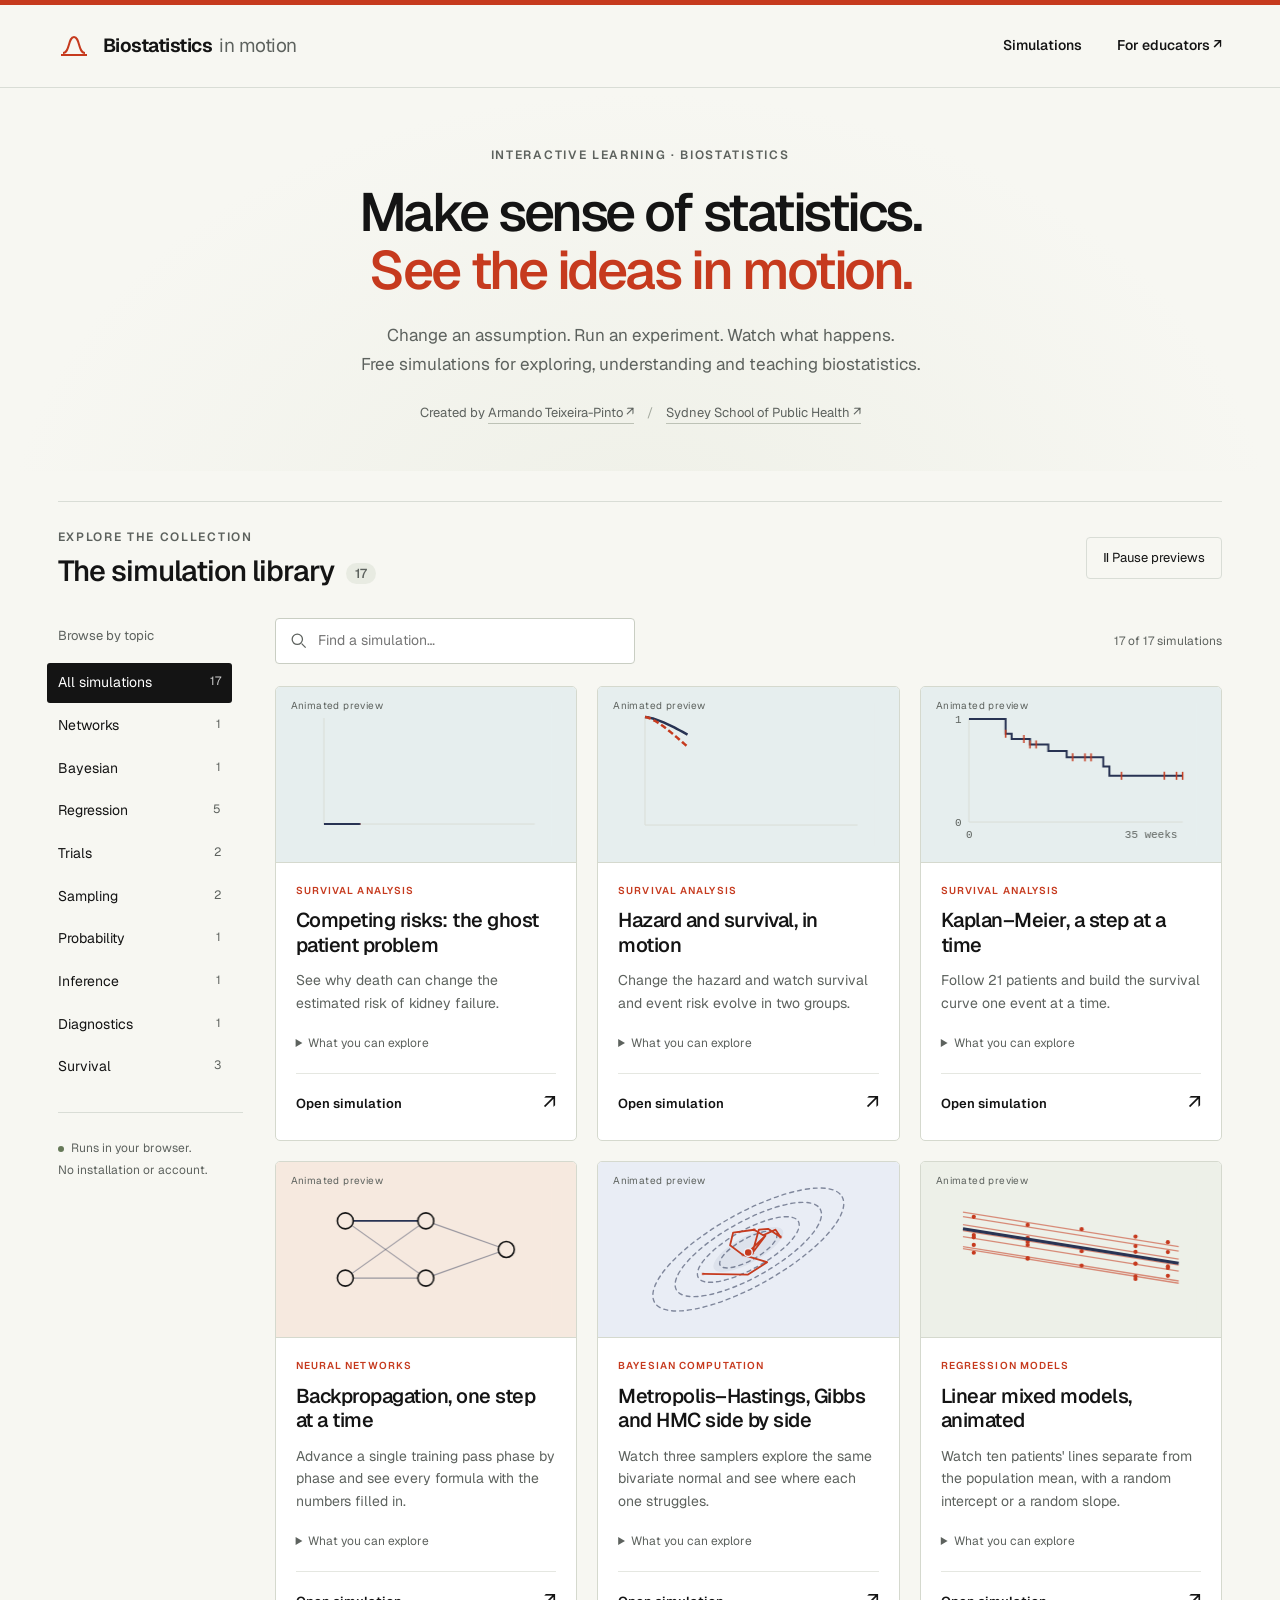
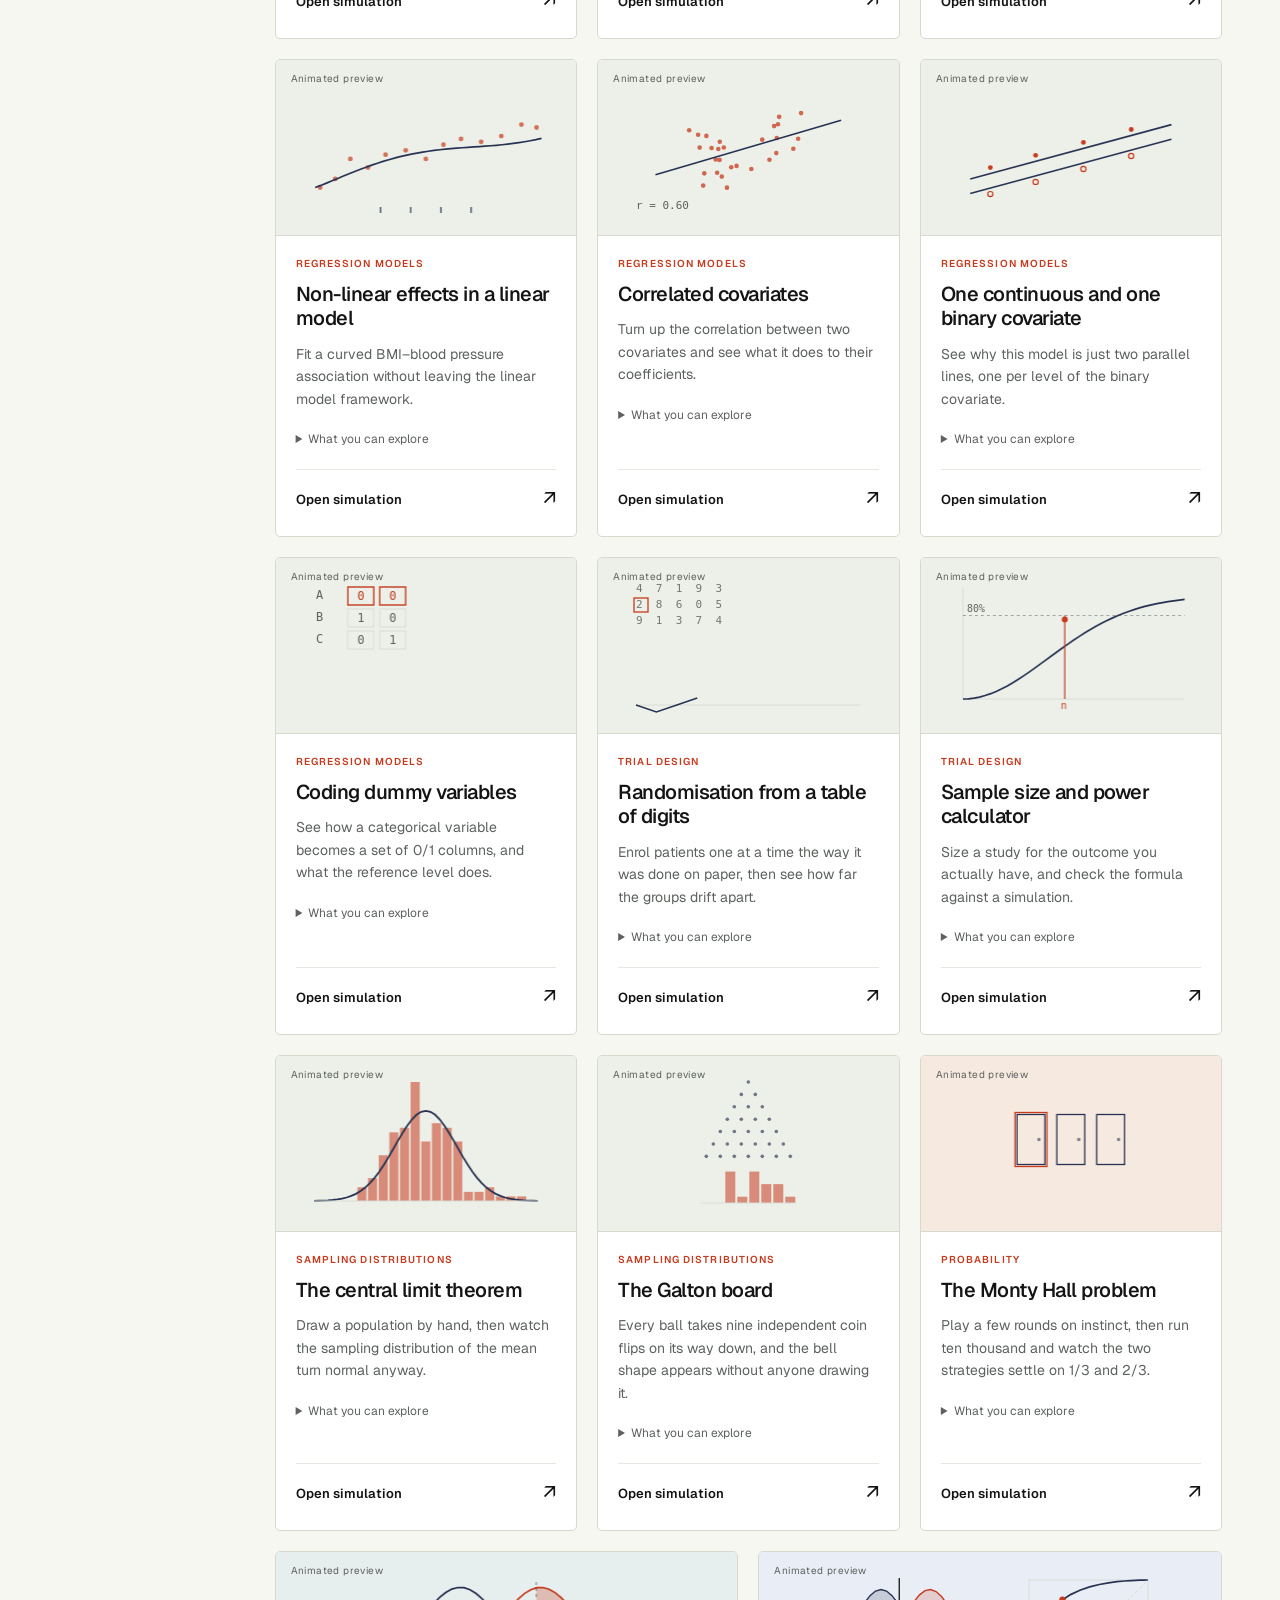
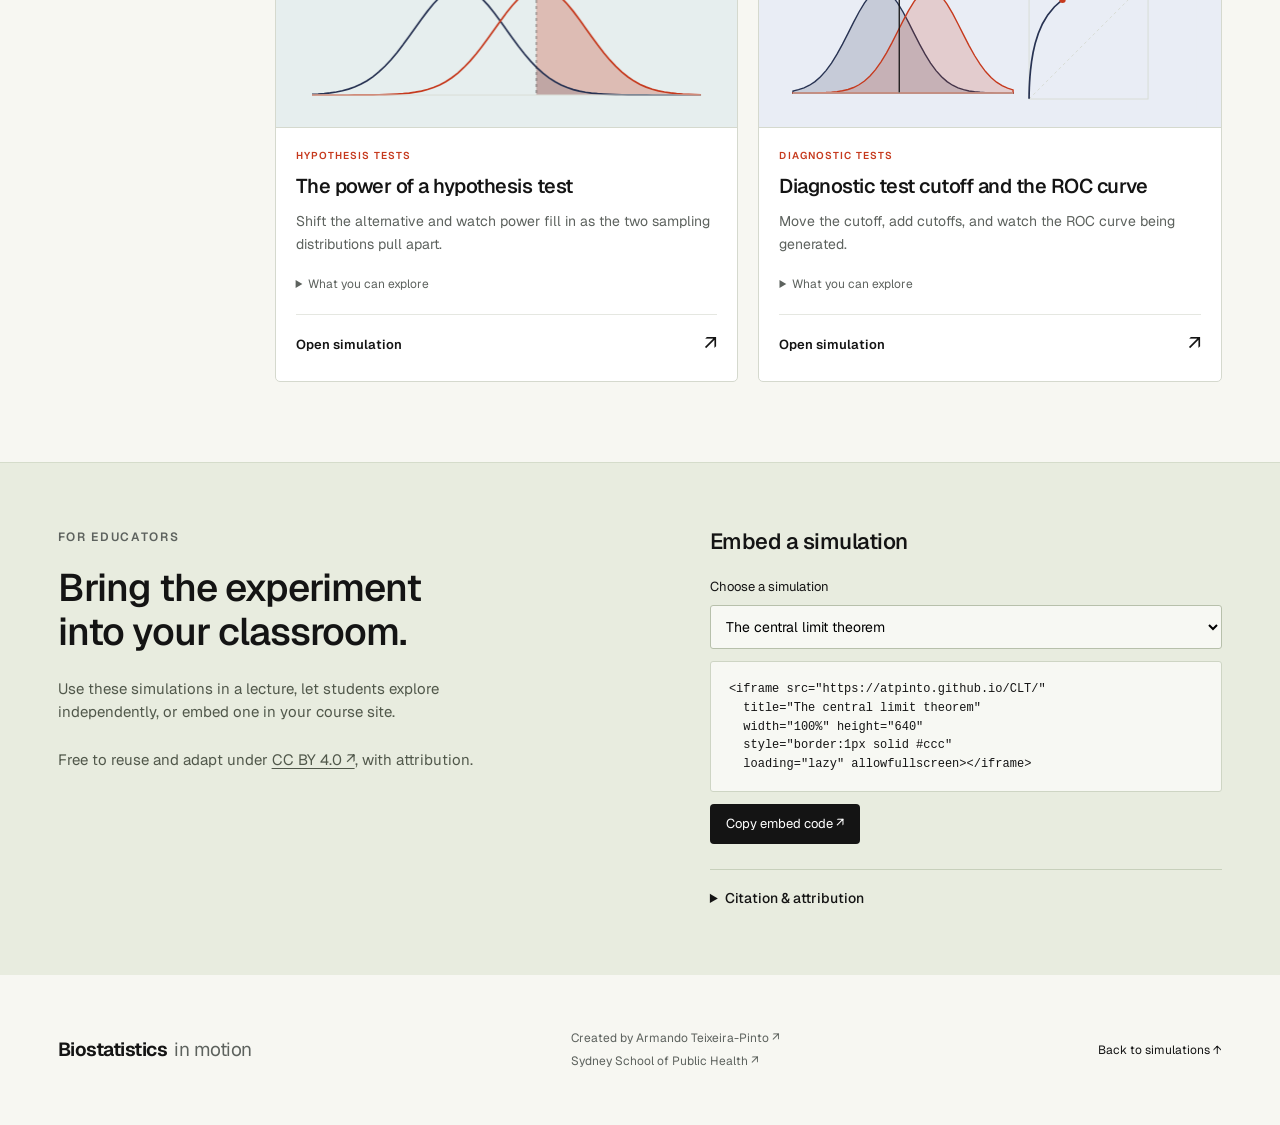
==== index.html @ c391d55e "Refresh catalogue assets for competing risks" ====
<!doctype html>
<html lang="en"><head><meta charset="utf-8"><meta name="viewport" content="width=device-width,initial-scale=1"><title>Biostatistics in motion — Statistical simulations for teaching</title><meta name="description" content="Explore biostatistics through interactive simulations by Armando Teixeira-Pinto. Free browser-based tools for learning and teaching."><meta name="theme-color" content="#141414"><link rel="icon" href="assets/favicon.svg"><link rel="preconnect" href="https://fonts.googleapis.com"><link rel="preconnect" href="https://fonts.gstatic.com" crossorigin><link href="https://fonts.googleapis.com/css2?family=Geist:wght@400;450;500;550;600;650;700&display=swap" rel="stylesheet"><link rel="stylesheet" href="style.css"><script defer src="assets/gsap.min.js"></script><script defer src="assets/ScrollTrigger.min.js"></script><script defer src="simulations.js?v=20261028-2"></script><script defer src="app.js"></script><script defer src="animations.js?v=20261028-2"></script></head><body>
<a class="skip" href="#catalog">Skip to simulations</a>
<div id="simulation-menu">
<header><a class="wordmark" href="#"><svg viewBox="0 0 32 32" aria-hidden="true"><path d="M3 25h26M5 23C12 23 10 7 16 7s4 16 11 16"/></svg>Biostatistics <span>in motion</span></a><nav aria-label="Main"><a href="#catalog">Simulations</a><a href="#teaching">For educators <span aria-hidden="true">↗</span></a></nav></header>
<main>
<section class="hero"><p class="eyebrow">Interactive learning · Biostatistics</p><h1>Make sense of statistics.<br><span>See the ideas in motion.</span></h1><p class="intro">Change an assumption. Run an experiment. Watch what happens.<br> Free simulations for exploring, understanding and teaching biostatistics.</p><p class="byline">Created by <a href="https://profiles.sydney.edu.au/armando.teixeira-pinto">Armando Teixeira-Pinto ↗</a><span class="separator"> / </span><a href="https://www.sydney.edu.au/medicine-health/schools/sydney-school-of-public-health.html">Sydney School of Public Health ↗</a></p></section>
<section class="library" id="catalog" aria-labelledby="catalog-title"><div class="library-top"><div><p class="eyebrow">Explore the collection</p><h2 id="catalog-title">The simulation library<span id="total"></span></h2></div><button id="motion" type="button" aria-pressed="false">Ⅱ Pause previews</button></div><div class="library-layout"><aside><div id="topic-index"><p class="index-title">Browse by topic</p><nav id="topics" aria-label="Simulation topics"></nav><div class="index-note"><span class="small-dot"></span>Runs in your browser.<br>No installation or account.</div></div></aside><div class="results"><div class="search-row"><label class="search"><svg viewBox="0 0 24 24" aria-hidden="true"><circle cx="10.5" cy="10.5" r="6.5"/><path d="m16 16 5 5"/></svg><input id="search" type="search" placeholder="Find a simulation…" aria-label="Search simulations"></label><p id="result-count" role="status"></p></div><div class="cards" id="cards"></div><div id="empty" hidden><h3>No simulations found</h3><p>Try another topic or search term.</p><button id="reset" type="button">Show all simulations</button></div></div></div></section>
<section id="teaching" class="teaching"><div class="teaching-intro"><p class="eyebrow">For educators</p><h2>Bring the experiment<br>into your classroom.</h2><p>Use these simulations in a lecture, let students explore independently, or embed one in your course site.</p><p>Free to reuse and adapt under <a href="https://creativecommons.org/licenses/by/4.0/">CC BY 4.0 ↗</a>, with attribution.</p></div><div class="teaching-tools"><h3>Embed a simulation</h3><label for="sim-select">Choose a simulation</label><select id="sim-select"></select><pre><code id="embed-code"></code></pre><button id="copy-embed" type="button">Copy embed code <span aria-hidden="true">↗</span></button><details class="citation"><summary>Citation & attribution</summary><p><a href="https://profiles.sydney.edu.au/armando.teixeira-pinto">Teixeira-Pinto, A.</a> Statistical simulations for teaching. <a href="https://atpinto.github.io/">https://atpinto.github.io/</a></p><button id="copy-cite" type="button">Copy citation</button></details></div></section>
</main><footer><a class="wordmark" href="#">Biostatistics <span>in motion</span></a><p>Created by <a href="https://profiles.sydney.edu.au/armando.teixeira-pinto">Armando Teixeira-Pinto ↗</a><br><a href="https://www.sydney.edu.au/medicine-health/schools/sydney-school-of-public-health.html">Sydney School of Public Health ↗</a></p><a href="#catalog">Back to simulations ↑</a></footer></div>
<section id="simulation-view" aria-label="Simulation viewer" hidden><nav class="simulation-nav"><a id="simulation-back" href="#catalog">← All simulations</a><a id="simulation-direct" href="#" target="_blank" rel="noopener">Open in new tab ↗</a></nav><iframe id="simulation-frame" title="Simulation" allow="fullscreen" allowfullscreen></iframe></section><div id="toast" role="status"></div><noscript><p>Please enable JavaScript to browse the interactive library, or visit <a href="https://atpinto.github.io/">the original website</a>.</p></noscript></body></html>
---- style.css ----
:root{--bg:#f7f7f2;--ink:#141414;--muted:#5d625e;--border:#d9ddd6;--card:#edf0e8;--model:#283353;--sample:#c63a1e;--orange:#c63a1e;--sans:Geist,Arial,sans-serif}*{box-sizing:border-box}html{scroll-behavior:smooth;scroll-padding-top:30px}body{margin:0;background:var(--bg);color:var(--ink);font:16px/1.55 var(--sans);-webkit-font-smoothing:antialiased}a{color:inherit;text-decoration:none}button,input,select{font:inherit}button,a,input,select,summary{-webkit-tap-highlight-color:transparent}button,summary{cursor:pointer}a:focus-visible,button:focus-visible,input:focus-visible,select:focus-visible,summary:focus-visible{outline:3px solid #0060cc;outline-offset:5px}button{border:1px solid var(--border);padding:10px 16px;color:var(--ink);background:transparent;border-radius:4px}button:hover{background:#e7e9e3}header{display:flex;align-items:center;justify-content:space-between;gap:24px;padding:25px 4.5%;border-top:5px solid var(--orange);border-bottom:1px solid var(--border)}.wordmark{display:flex;align-items:center;gap:7px;font-size:19px;font-weight:650;letter-spacing:-.5px}.wordmark span{font-weight:400;color:var(--muted)}.wordmark svg{width:32px;height:32px;stroke:var(--orange);stroke-width:2;fill:none;margin-right:6px}header nav{display:flex;gap:35px;font-size:14px;font-weight:550}header nav a:hover,footer a:hover{color:var(--orange)}main{overflow-x:clip;width:100%;max-width:100%}.hero{text-align:center;padding:58px 24px 48px;background:radial-gradient(ellipse at 50% 120%,#e5e8db75,transparent 70%)}.eyebrow{text-transform:uppercase;letter-spacing:.14em;font-size:12px;font-weight:600;margin:0 0 18px;color:var(--muted)}h1{max-width:72rem;margin:0 auto;font-size:clamp(35px,4.2vw,62px);font-weight:550;line-height:1.08;letter-spacing:-2.5px}h1 span{color:var(--orange)}.intro{font-size:17px;line-height:1.7;color:var(--muted);margin:22px auto}.byline{font-size:13px;margin:24px 0 0;color:var(--muted)}.byline a{border-bottom:1px solid #bdc2b6;padding-bottom:2px}.byline a:hover{color:var(--orange)}.separator{margin:0 10px;color:#a2a89d}.library{max-width:1600px;margin:auto;padding:30px 4.5% 80px}.library-top{display:flex;justify-content:space-between;align-items:center;padding-top:26px;margin-bottom:29px;border-top:1px solid var(--border);gap:15px}.library-top .eyebrow{margin-bottom:8px}h2{font-size:29px;line-height:1.2;letter-spacing:-1px;font-weight:550;margin:0}#total{display:inline-block;font-size:13px;letter-spacing:0;color:var(--muted);background:#e8ebe2;vertical-align:middle;border-radius:20px;padding:3px 9px;margin-left:12px}#motion{font-size:13px;white-space:nowrap}.library-layout{display:grid;grid-template-columns:185px minmax(0,1fr);gap:32px}.index-title{font-size:13px;color:var(--muted);margin:8px 0 17px}#topics{display:flex;flex-direction:column;gap:3px}#topics button{display:flex;justify-content:space-between;gap:10px;text-align:left;width:100%;border:0;border-radius:3px;font-size:14px;padding:9px 11px;margin-left:-11px}#topics button span{font-size:12px;color:var(--muted)}#topics button[aria-pressed=true]{background:#141414;color:white}#topics button[aria-pressed=true] span{color:#d2d2d2}.index-note{font-size:12px;color:var(--muted);padding-top:25px;line-height:1.8;margin-top:25px;border-top:1px solid var(--border)}.small-dot{display:inline-block;width:6px;height:6px;background:#667958;border-radius:50%;margin-right:7px}.search-row{display:flex;gap:20px;align-items:center;justify-content:space-between;margin-bottom:22px}.search{display:flex;align-items:center;border:1px solid #c9cec3;background:#fff;width:360px;padding:9px 13px;border-radius:4px}.search svg{width:19px;height:19px;fill:none;stroke:var(--muted);stroke-width:1.6;flex-shrink:0}.search input{width:100%;min-width:0;border:0;background:transparent;padding:2px 10px;font-size:14px;color:var(--ink);outline-offset:2px}#result-count{font-size:12px;white-space:nowrap;color:var(--muted);margin:0}.cards{display:grid;grid-template-columns:repeat(6,minmax(0,1fr));grid-auto-flow:dense;gap:20px}.card{grid-column:span 2;min-width:0;border:1px solid #d5d9ce;background:#fff;border-radius:5px;overflow:hidden;display:flex;flex-direction:column;transition:border-color .25s,box-shadow .25s}.card:hover{border-color:#9aa392;box-shadow:0 8px 24px #1820180a}.card .thumb{display:block;background:var(--card);overflow:hidden;border-bottom:1px solid #d5d9ce;position:relative}.stage{height:175px;padding:16px 24px;transition:transform .7s}.thumb:hover .stage{transform:scale(1.05)}canvas{display:block;width:100%;height:100%}.preview-label{position:absolute;top:11px;left:15px;font-size:10px;color:var(--muted);letter-spacing:.04em}.card-content{padding:20px;display:flex;flex:1;flex-direction:column}.category{text-transform:uppercase;font-size:10px;letter-spacing:.11em;font-weight:600;color:var(--orange);margin:0 0 10px}h3{font-size:20px;font-weight:550;line-height:1.23;letter-spacing:-.5px;margin:0}.hook{font-size:14px;color:var(--muted);line-height:1.6;margin:12px 0 20px}.card details{font-size:13px;margin-bottom:20px;color:var(--muted)}.card summary{font-size:12px}.card details p{line-height:1.7}.launch{border-top:1px solid #e5e7e1;padding-top:14px;margin-top:auto;display:flex;justify-content:space-between;align-items:center;font-size:13px;font-weight:600}.launch span{font-size:21px;font-weight:400;transition:transform .2s}.launch:hover{color:var(--orange)}.launch:hover span{transform:translateX(3px)}.card[data-group=bayes],.card[data-group=diag]{--card:#e9edf5}.card[data-group=nn],.card[data-group=prob]{--card:#f6e9df}.card[data-group=survival],.card[data-group=infer]{--card:#e6eeee}.card[hidden],[hidden]{display:none!important}.teaching{padding:65px max(4.5%,calc((100vw - 1456px)/2));display:grid;grid-template-columns:1fr 1fr;gap:12%;background:#e8ecdf;border-top:1px solid #d5dccb}.teaching h2{font-size:clamp(29px,3vw,43px);line-height:1.15}.teaching-intro>p:not(.eyebrow){max-width:430px;color:#51584b;font-size:15px;margin-top:24px}.teaching a{text-decoration:underline;text-underline-offset:3px}.teaching-tools h3{font-size:22px;margin-bottom:22px}.teaching-tools label{display:block;font-size:13px;margin-bottom:8px}.teaching select{padding:11px;width:100%;background:#f7f8f3;border:1px solid #b7c0ab;border-radius:3px;font-size:14px}.teaching pre{white-space:pre-wrap;overflow-wrap:anywhere;font-size:12px;padding:18px;background:#f7f8f3;border:1px solid #ced5c4;border-radius:3px}.teaching button{background:#141414;color:#fff;font-size:13px;border:0}.teaching button:hover{background:#343b2e}.citation{margin-top:25px;padding-top:18px;border-top:1px solid #c7d0bb;font-size:14px}.citation summary{font-weight:500}.citation p{overflow-wrap:anywhere}footer{display:flex;align-items:center;justify-content:space-between;gap:30px;padding:40px 4.5%;font-size:12px}footer p{color:var(--muted);line-height:1.9}.skip{position:fixed;left:10px;top:-100px;z-index:200;background:white;padding:10px}.skip:focus{top:10px}#toast{position:fixed;bottom:25px;left:50%;transform:translateX(-50%);padding:12px 20px;background:#141414;color:white;z-index:200;border-radius:4px;opacity:0;pointer-events:none}#toast.show{opacity:1}.viewing-simulation{overflow:hidden}#simulation-view{position:fixed;inset:0;height:100dvh;background:white;z-index:100;display:grid;grid-template-rows:auto minmax(0,1fr)}.simulation-nav{display:flex;justify-content:space-between;padding:10px 20px;border-bottom:1px solid #ddd;font-size:14px}.simulation-nav a{padding:4px}#simulation-frame{width:100%;height:100%;border:0}#empty{padding:50px 0}#empty button{margin-top:12px}@media(max-width:1100px){.cards{grid-template-columns:repeat(2,minmax(0,1fr))}.card{grid-column:auto}.library-layout{grid-template-columns:160px minmax(0,1fr);gap:24px}.stage{height:180px}.wordmark{font-size:17px}.hero{padding-top:45px}h1{letter-spacing:-1.5px}}@media(max-width:700px){header{padding:18px 5%;gap:15px}.wordmark{font-size:15px;gap:4px}.wordmark svg{width:25px;margin:0}.wordmark span{display:none}header nav{gap:20px;font-size:12px}.hero{padding:38px 5% 30px}h1{font-size:clamp(29px,6.9vw,44px);letter-spacing:-1.2px}.intro{font-size:15px}.intro br{display:none}.byline{font-size:12px}.byline a{display:inline-block;margin:4px 0}.separator{display:none}.byline>a:last-child{display:block;width:max-content;max-width:100%;margin:5px auto}.library{padding:15px 5% 45px}.library-top{align-items:flex-start;margin-bottom:20px}h2{font-size:23px;letter-spacing:-.6px}.library-top .eyebrow{font-size:10px}#total{font-size:12px;margin-left:7px}#motion{font-size:11px;padding:8px}.library-layout{display:block}.index-title,.index-note{display:none}#topics{flex-direction:row;overflow:auto;gap:8px;padding:0 0 15px;margin-bottom:8px}#topics button{flex:0 0 auto;width:auto;margin:0;white-space:nowrap;background:#e9ece3;font-size:12px;padding:8px 12px}.search-row{gap:10px;flex-wrap:wrap}.search{width:100%}#result-count{font-size:12px}.cards{gap:15px}.card-content{padding:16px}.stage{padding:15px;height:155px}h3{font-size:18px}.hook{font-size:13px}.teaching{grid-template-columns:1fr;gap:35px;padding:40px 5%}.teaching h2{font-size:32px}footer{flex-wrap:wrap;padding:30px 5%;gap:20px}footer p{width:100%;order:3;margin:0}.simulation-nav{font-size:12px;padding:8px}}@media(max-width:470px){.cards{grid-template-columns:1fr}.card:last-child:nth-child(odd){grid-column:auto}.stage{height:185px}.card-content{padding:21px}.hook{font-size:14px}h3{font-size:22px}.library-top{flex-wrap:wrap}.category{font-size:11px}.preview-label{font-size:11px}}@media(prefers-reduced-motion:reduce){html{scroll-behavior:auto}*{transition:none!important}}

@media(max-width:360px){header{flex-wrap:wrap}header nav{width:100%;justify-content:space-between}.byline>a:last-child{width:auto}h1{font-size:28px}.teaching{min-width:0}.teaching-tools{min-width:0}}
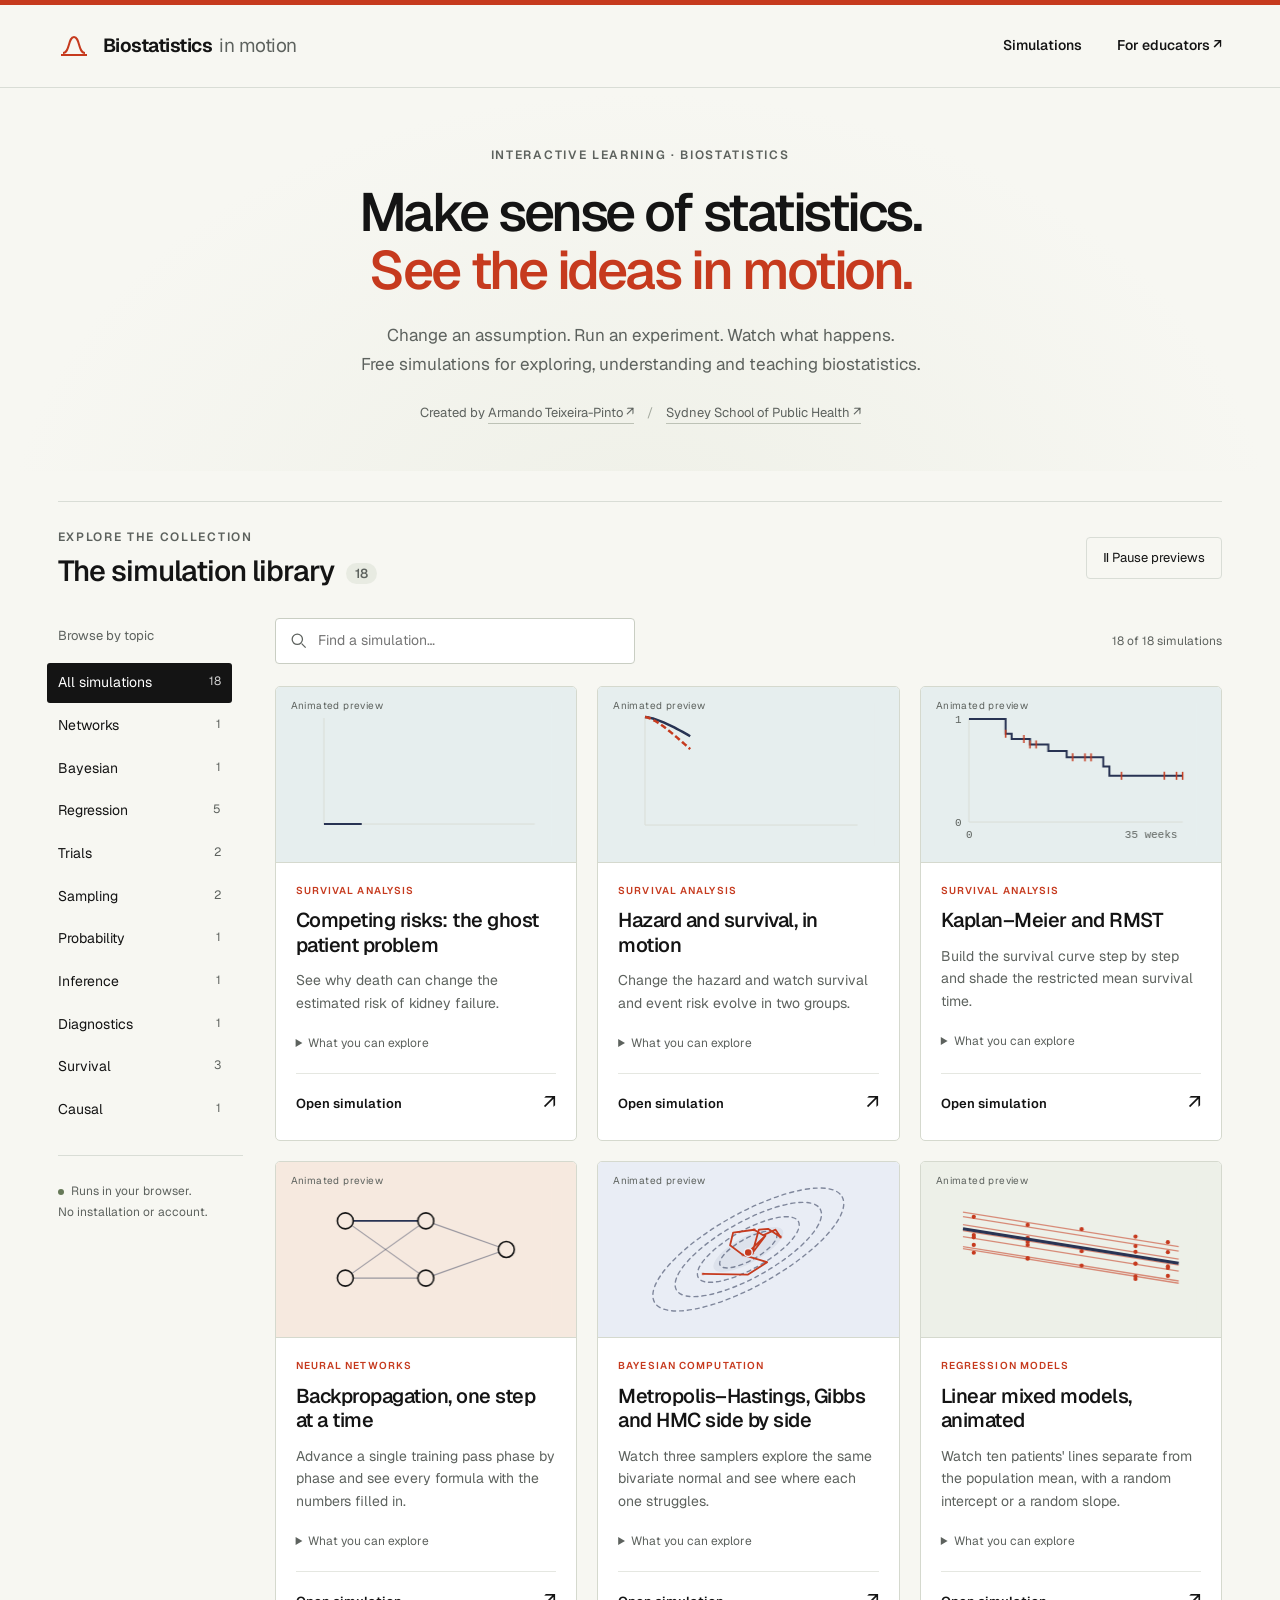
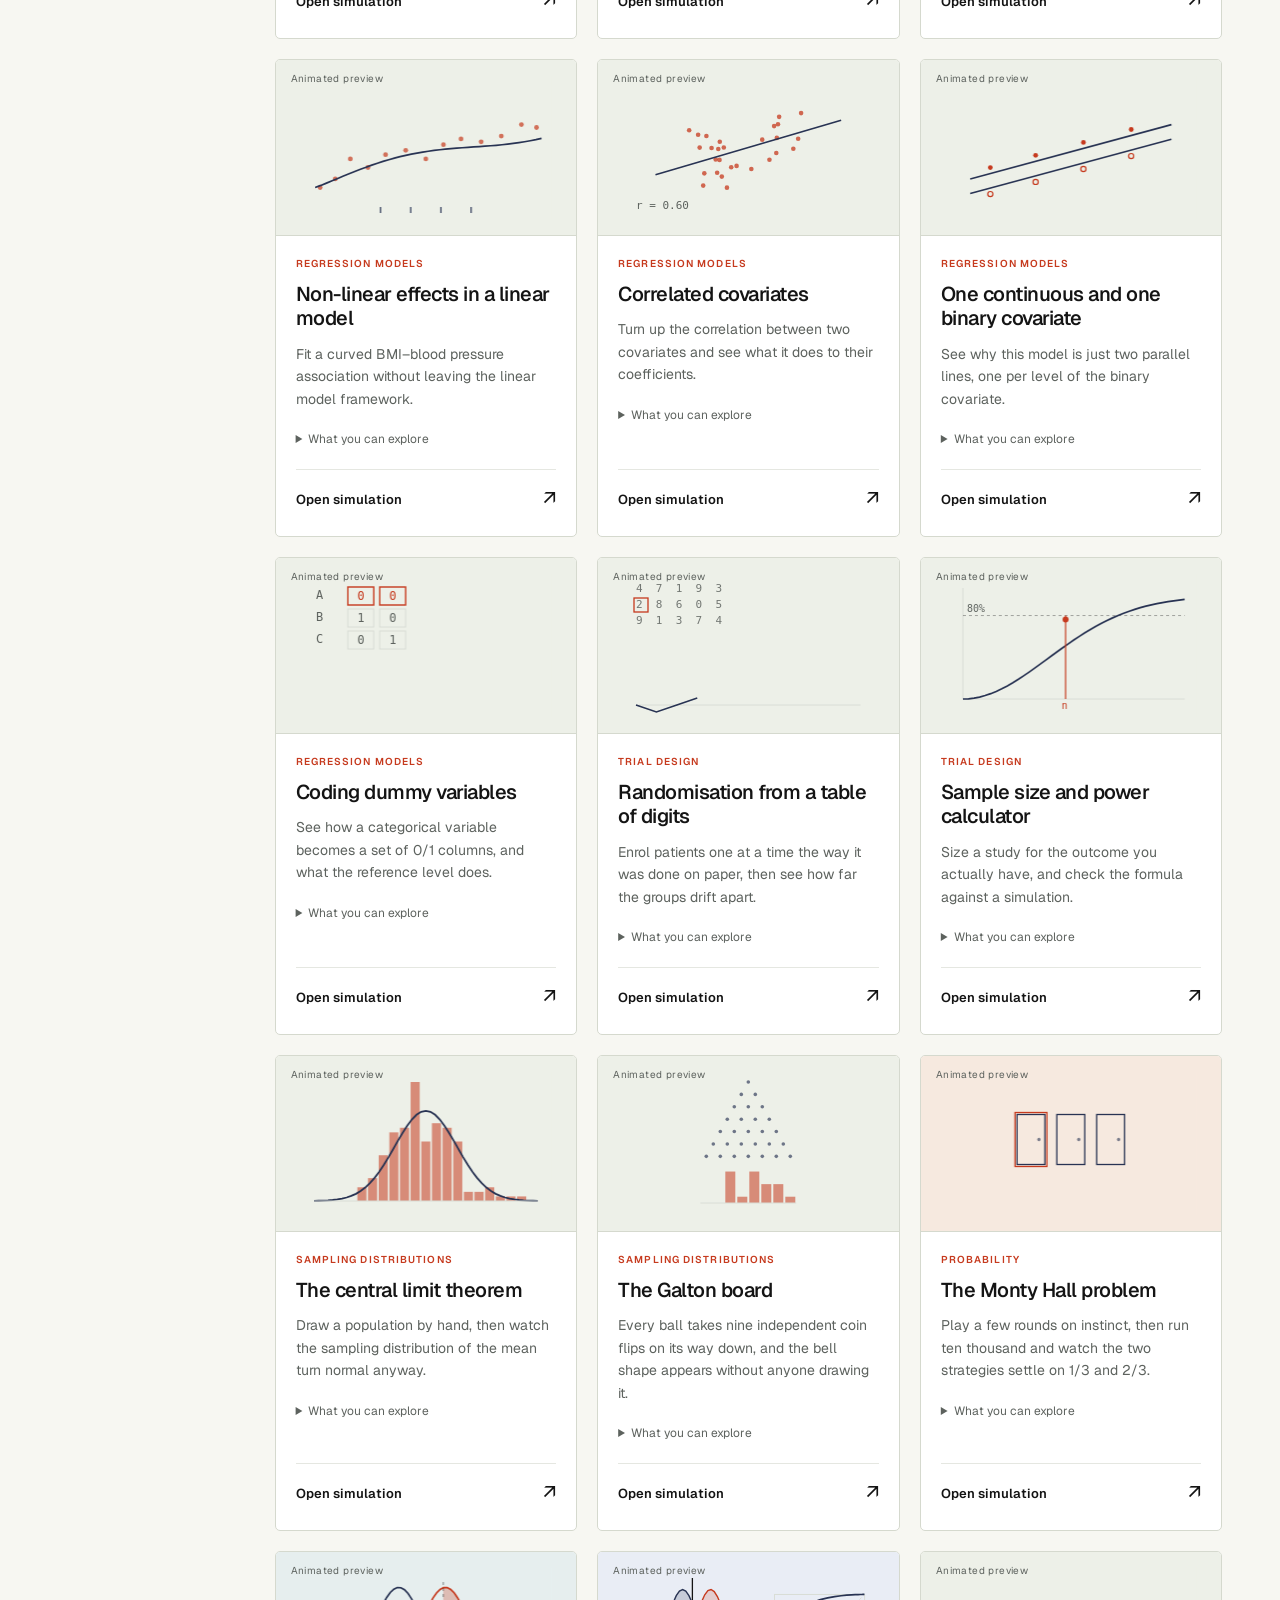
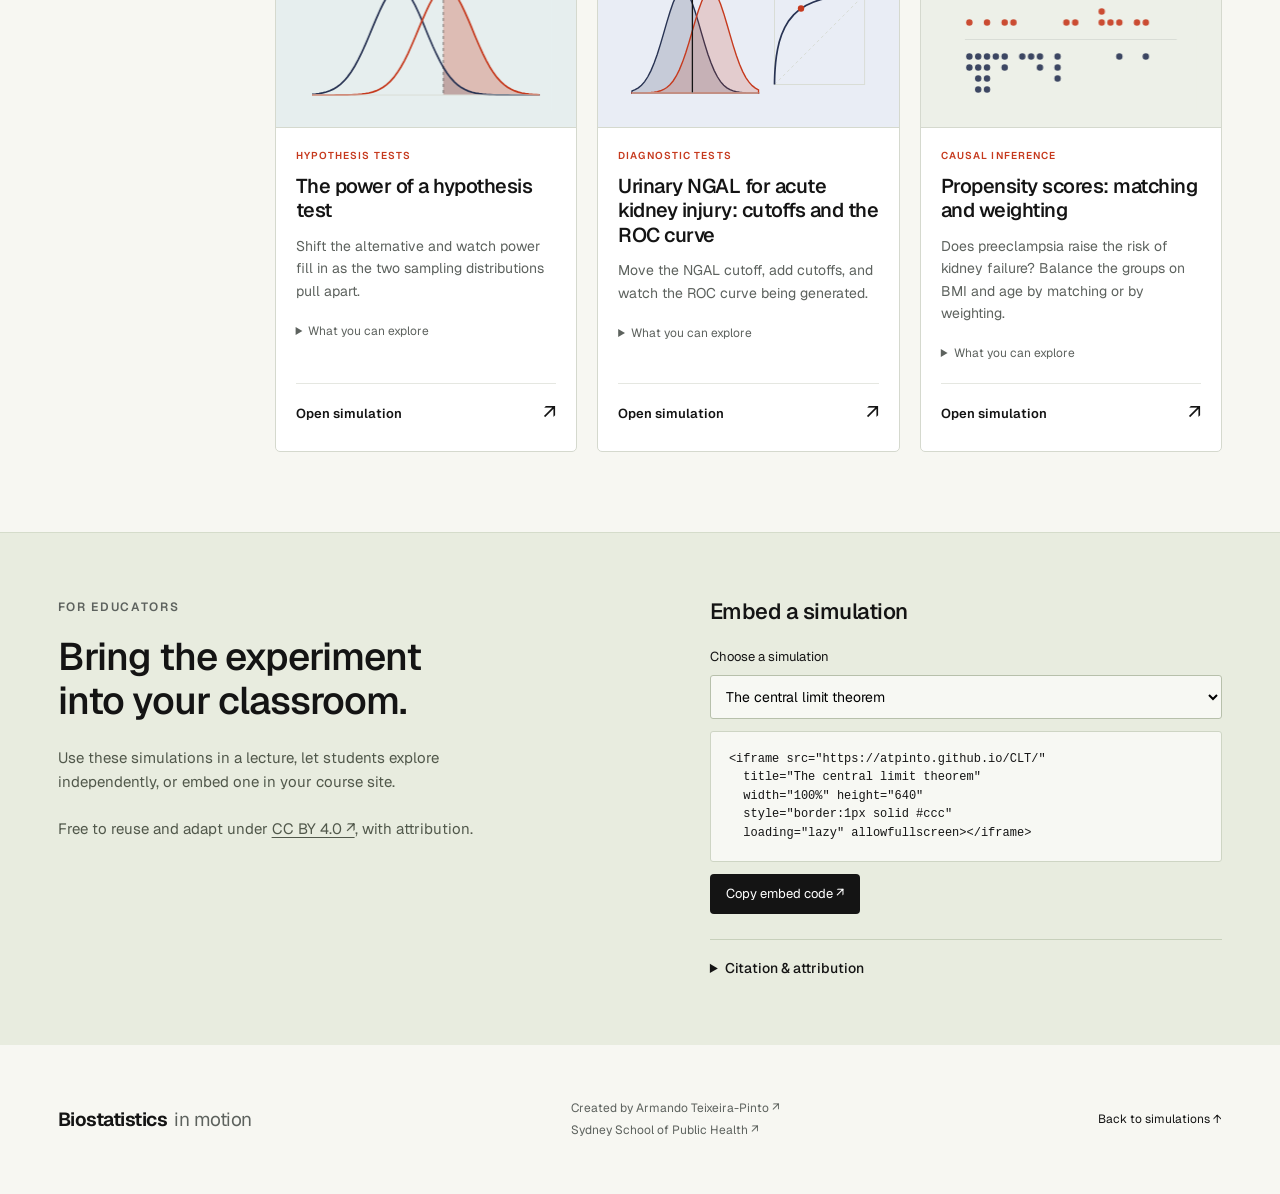
==== commit 06acce64: "Add propensity score simulation with matching and IPW Step through propensity score matching or inve" ====
--- a/index.html
+++ b/index.html
@@ -1,5 +1,5 @@
 <!doctype html>
-<html lang="en"><head><meta charset="utf-8"><meta name="viewport" content="width=device-width,initial-scale=1"><title>Biostatistics in motion — Statistical simulations for teaching</title><meta name="description" content="Explore biostatistics through interactive simulations by Armando Teixeira-Pinto. Free browser-based tools for learning and teaching."><meta name="theme-color" content="#141414"><link rel="icon" href="assets/favicon.svg"><link rel="preconnect" href="https://fonts.googleapis.com"><link rel="preconnect" href="https://fonts.gstatic.com" crossorigin><link href="https://fonts.googleapis.com/css2?family=Geist:wght@400;450;500;550;600;650;700&display=swap" rel="stylesheet"><link rel="stylesheet" href="style.css"><script defer src="assets/gsap.min.js"></script><script defer src="assets/ScrollTrigger.min.js"></script><script defer src="simulations.js?v=20261028-2"></script><script defer src="app.js"></script><script defer src="animations.js?v=20261028-2"></script></head><body>
+<html lang="en"><head><meta charset="utf-8"><meta name="viewport" content="width=device-width,initial-scale=1"><title>Biostatistics in motion — Statistical simulations for teaching</title><meta name="description" content="Explore biostatistics through interactive simulations by Armando Teixeira-Pinto. Free browser-based tools for learning and teaching."><meta name="theme-color" content="#141414"><link rel="icon" href="assets/favicon.svg"><link rel="preconnect" href="https://fonts.googleapis.com"><link rel="preconnect" href="https://fonts.gstatic.com" crossorigin><link href="https://fonts.googleapis.com/css2?family=Geist:wght@400;450;500;550;600;650;700&display=swap" rel="stylesheet"><link rel="stylesheet" href="style.css"><script defer src="assets/gsap.min.js"></script><script defer src="assets/ScrollTrigger.min.js"></script><script defer src="simulations.js?v=20261109-1"></script><script defer src="app.js"></script><script defer src="animations.js?v=20261109-1"></script></head><body>
 <a class="skip" href="#catalog">Skip to simulations</a>
 <div id="simulation-menu">
 <header><a class="wordmark" href="#"><svg viewBox="0 0 32 32" aria-hidden="true"><path d="M3 25h26M5 23C12 23 10 7 16 7s4 16 11 16"/></svg>Biostatistics <span>in motion</span></a><nav aria-label="Main"><a href="#catalog">Simulations</a><a href="#teaching">For educators <span aria-hidden="true">↗</span></a></nav></header>
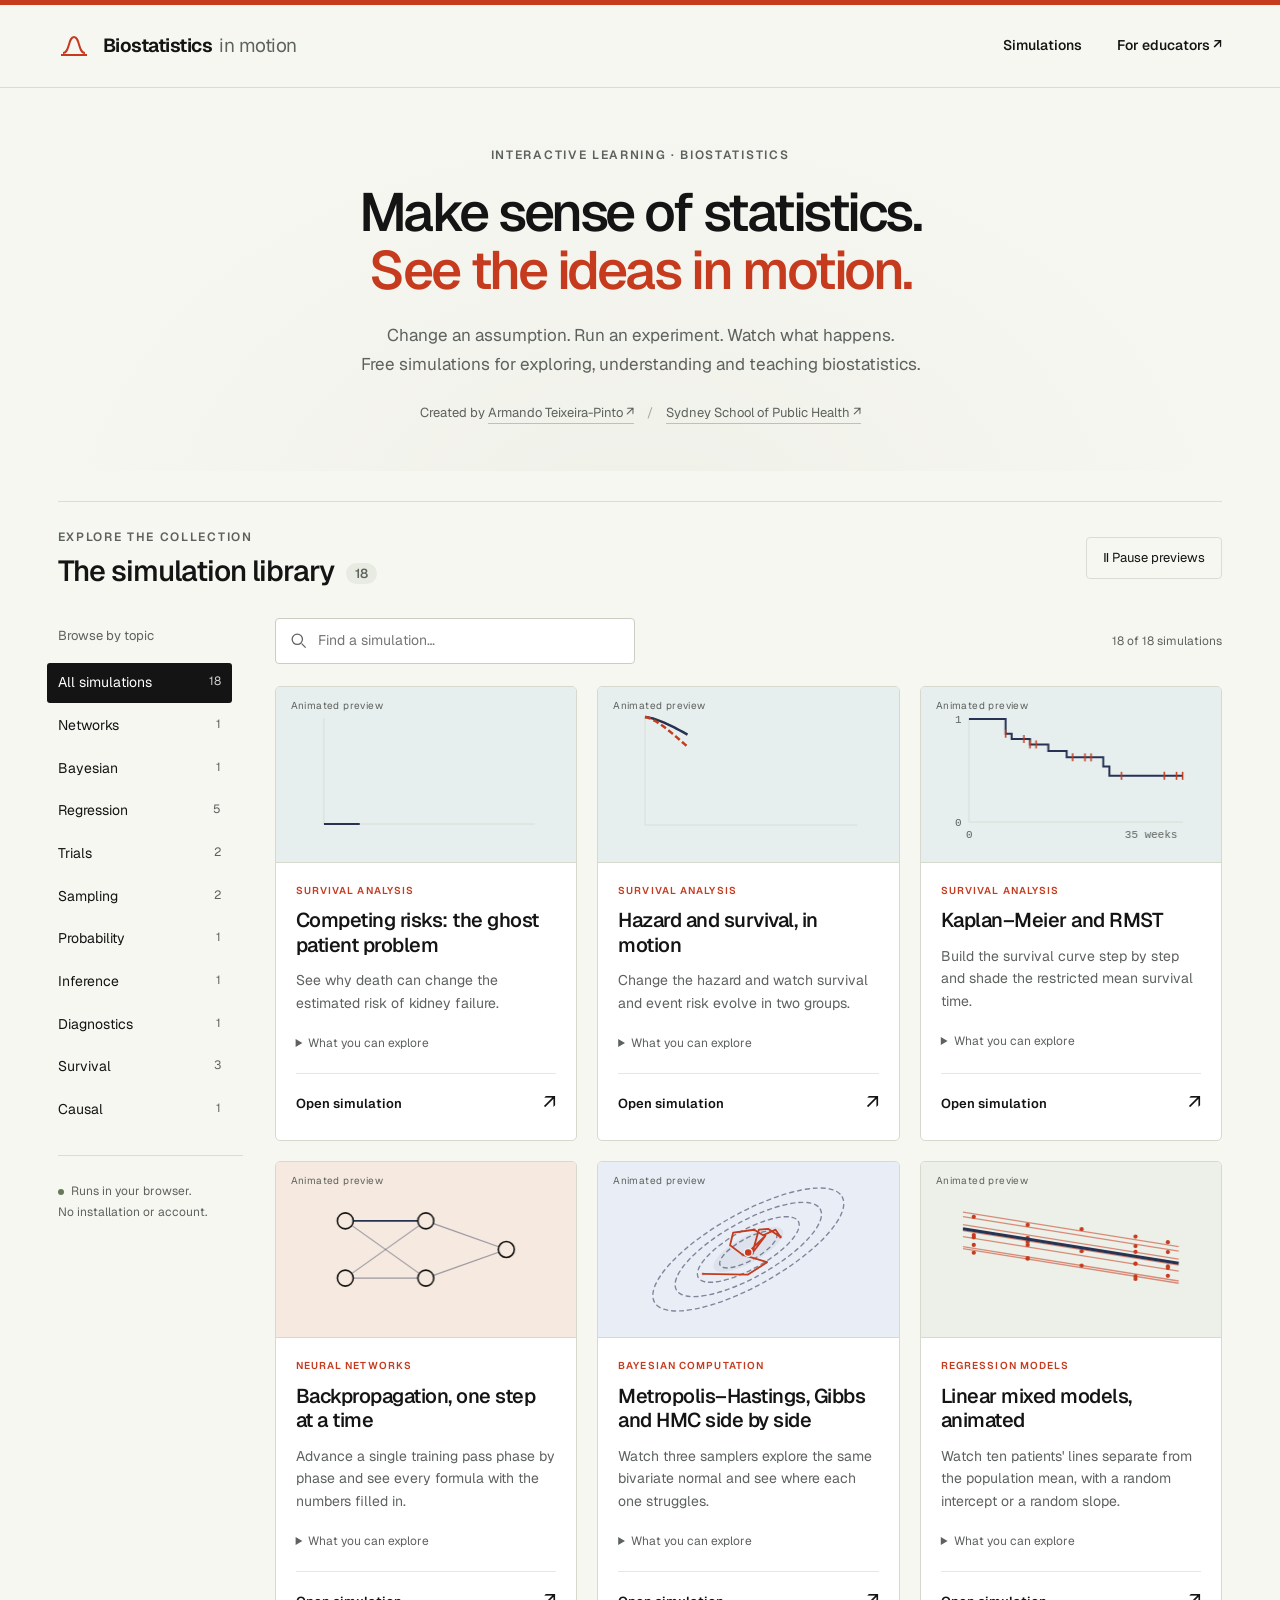
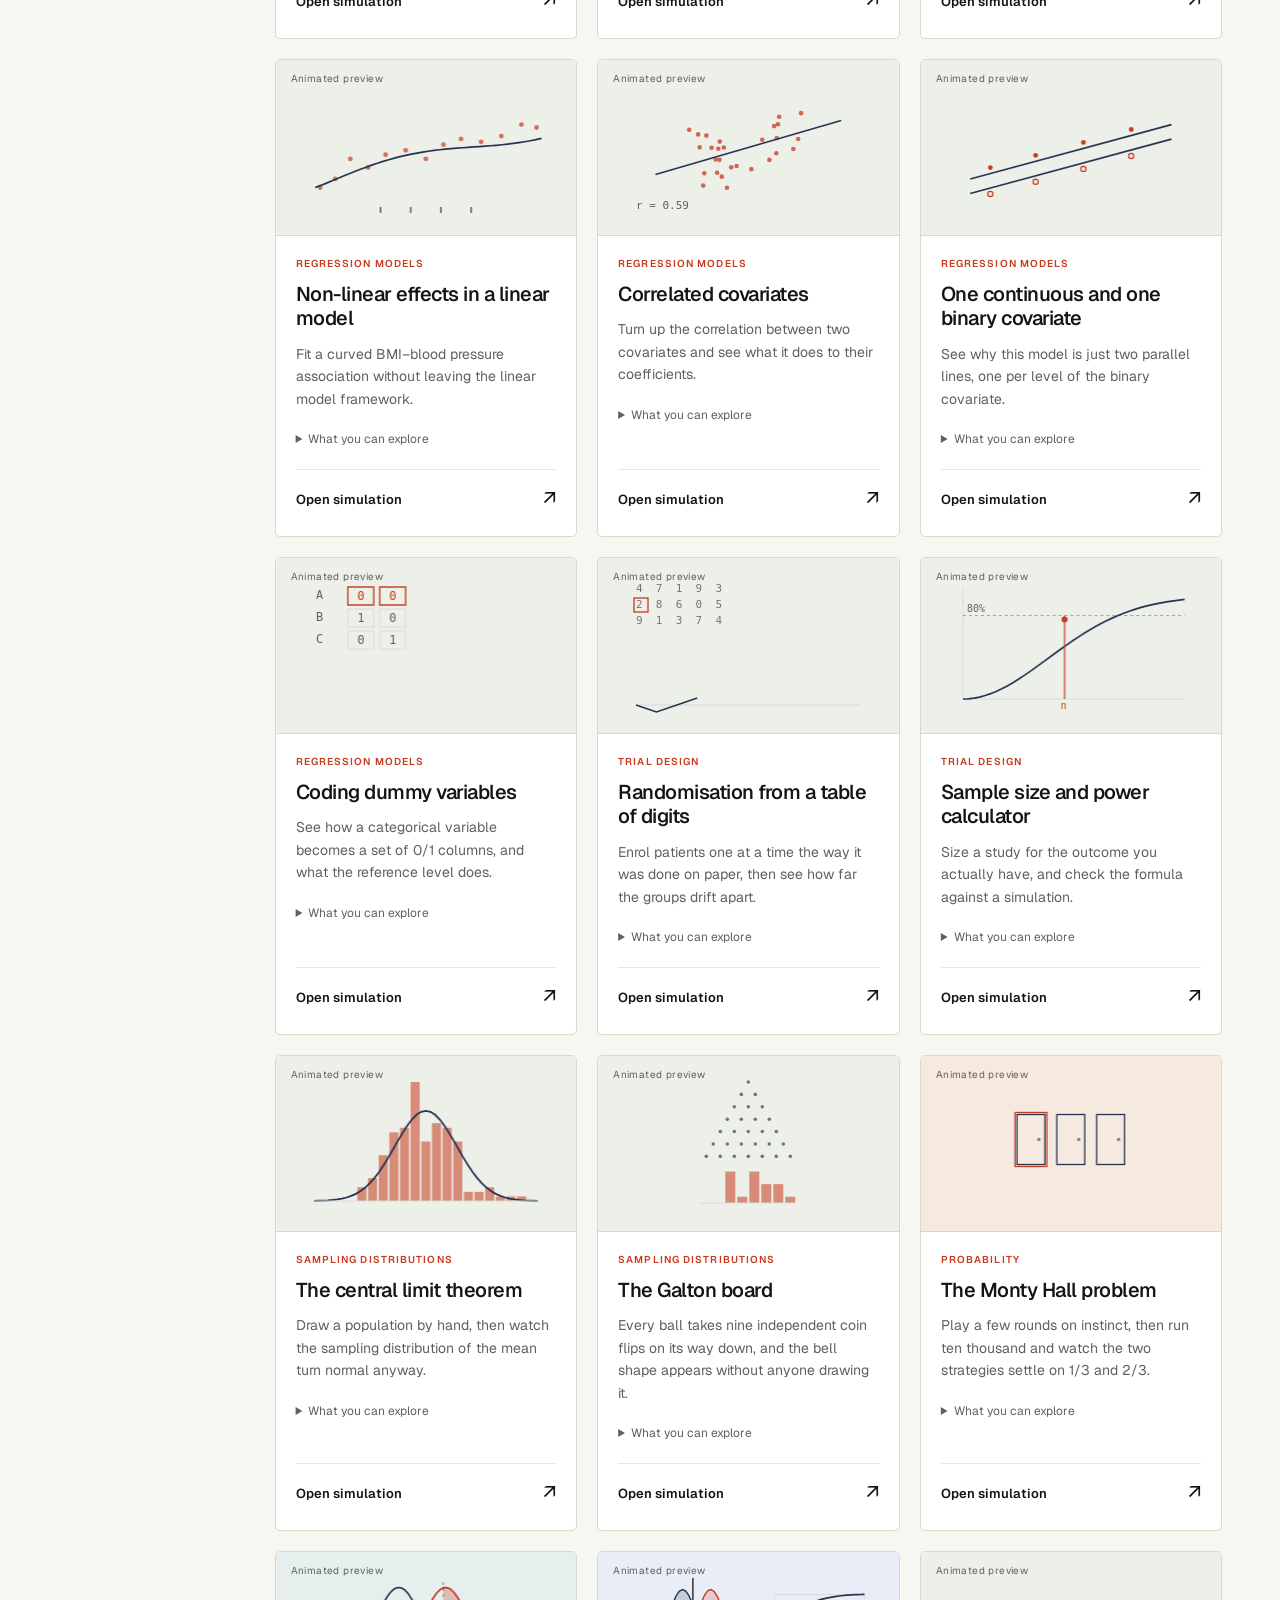
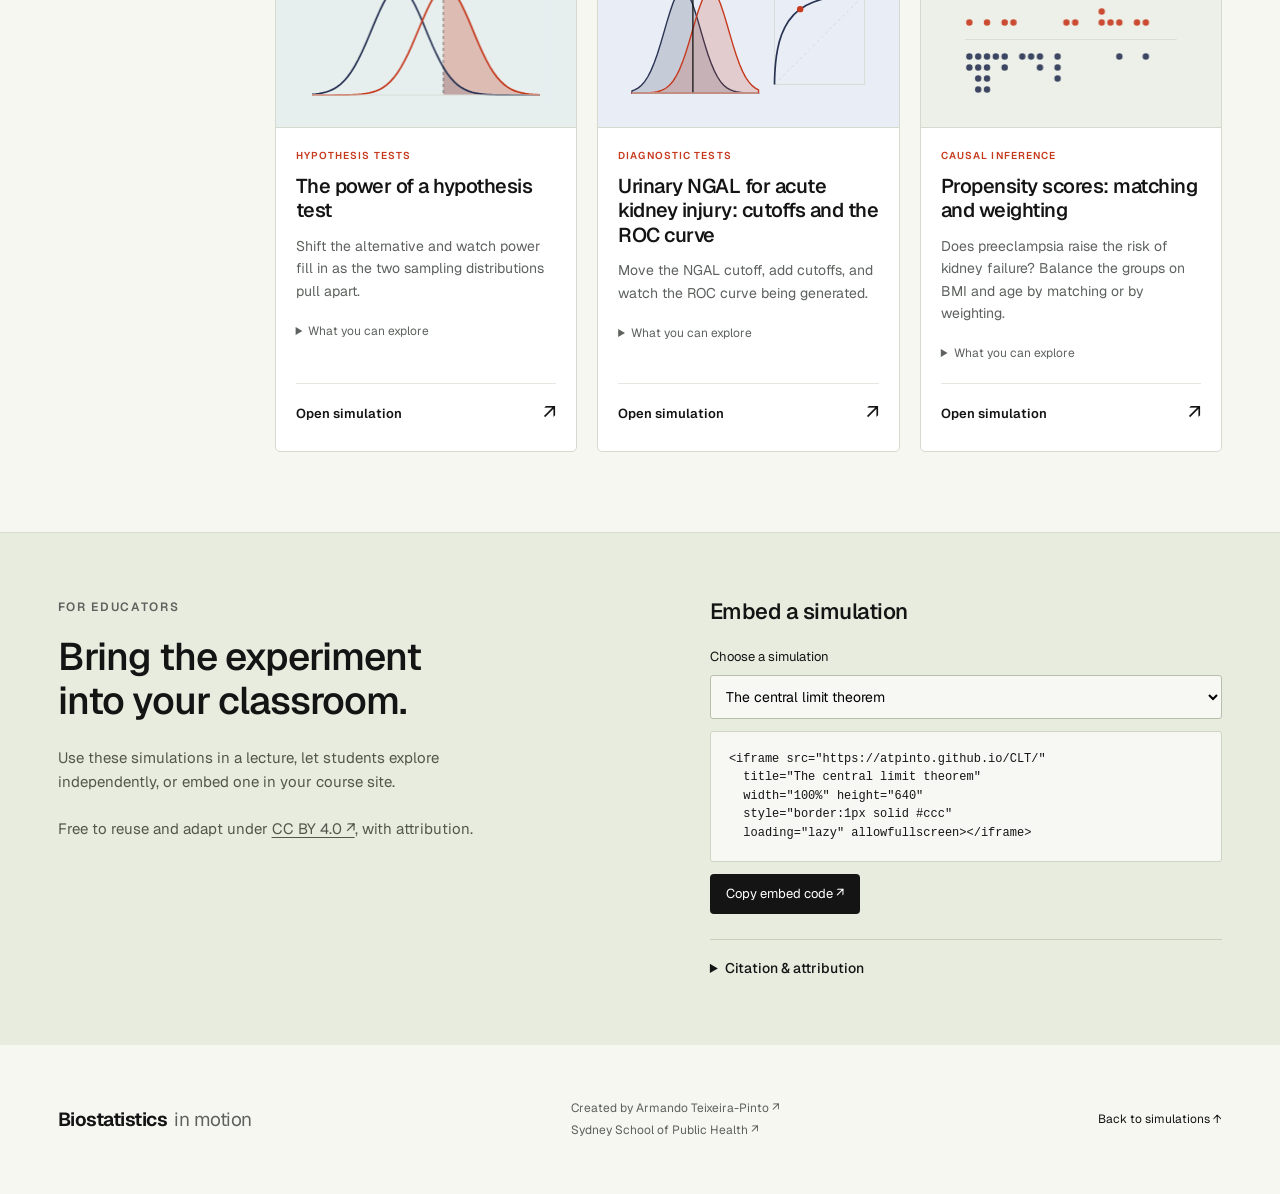
==== commit 41c35bf6: "Add Spanish and Portuguese to propensity simulation, kidney ESRD marker Language flags and ?lang=es|" ====
--- a/index.html
+++ b/index.html
@@ -1,5 +1,5 @@
 <!doctype html>
-<html lang="en"><head><meta charset="utf-8"><meta name="viewport" content="width=device-width,initial-scale=1"><title>Biostatistics in motion — Statistical simulations for teaching</title><meta name="description" content="Explore biostatistics through interactive simulations by Armando Teixeira-Pinto. Free browser-based tools for learning and teaching."><meta name="theme-color" content="#141414"><link rel="icon" href="assets/favicon.svg"><link rel="preconnect" href="https://fonts.googleapis.com"><link rel="preconnect" href="https://fonts.gstatic.com" crossorigin><link href="https://fonts.googleapis.com/css2?family=Geist:wght@400;450;500;550;600;650;700&display=swap" rel="stylesheet"><link rel="stylesheet" href="style.css"><script defer src="assets/gsap.min.js"></script><script defer src="assets/ScrollTrigger.min.js"></script><script defer src="simulations.js?v=20261109-1"></script><script defer src="app.js"></script><script defer src="animations.js?v=20261109-1"></script></head><body>
+<html lang="en"><head><meta charset="utf-8"><meta name="viewport" content="width=device-width,initial-scale=1"><title>Biostatistics in motion — Statistical simulations for teaching</title><meta name="description" content="Explore biostatistics through interactive simulations by Armando Teixeira-Pinto. Free browser-based tools for learning and teaching."><meta name="theme-color" content="#141414"><link rel="icon" href="assets/favicon.svg"><link rel="preconnect" href="https://fonts.googleapis.com"><link rel="preconnect" href="https://fonts.gstatic.com" crossorigin><link href="https://fonts.googleapis.com/css2?family=Geist:wght@400;450;500;550;600;650;700&display=swap" rel="stylesheet"><link rel="stylesheet" href="style.css"><script defer src="assets/gsap.min.js"></script><script defer src="assets/ScrollTrigger.min.js"></script><script defer src="simulations.js?v=20261109-2"></script><script defer src="app.js"></script><script defer src="animations.js?v=20261109-1"></script></head><body>
 <a class="skip" href="#catalog">Skip to simulations</a>
 <div id="simulation-menu">
 <header><a class="wordmark" href="#"><svg viewBox="0 0 32 32" aria-hidden="true"><path d="M3 25h26M5 23C12 23 10 7 16 7s4 16 11 16"/></svg>Biostatistics <span>in motion</span></a><nav aria-label="Main"><a href="#catalog">Simulations</a><a href="#teaching">For educators <span aria-hidden="true">↗</span></a></nav></header>
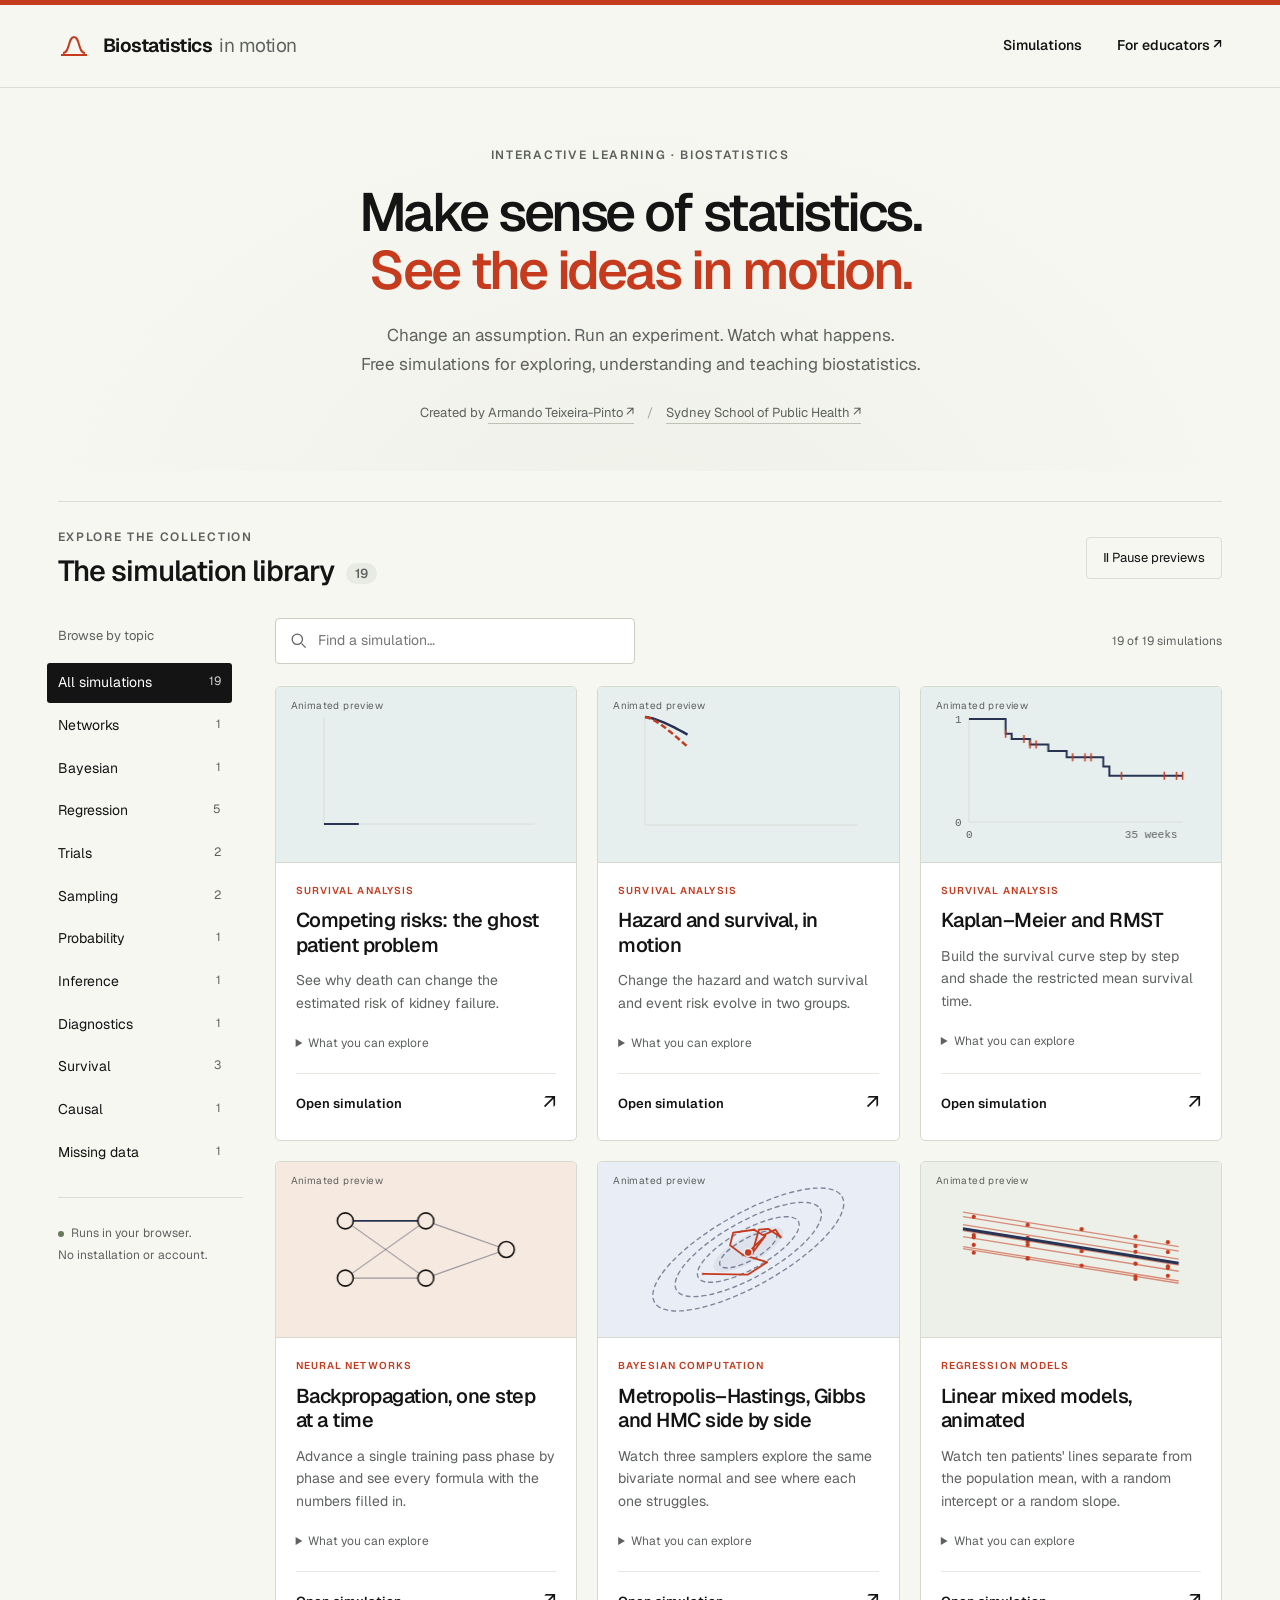
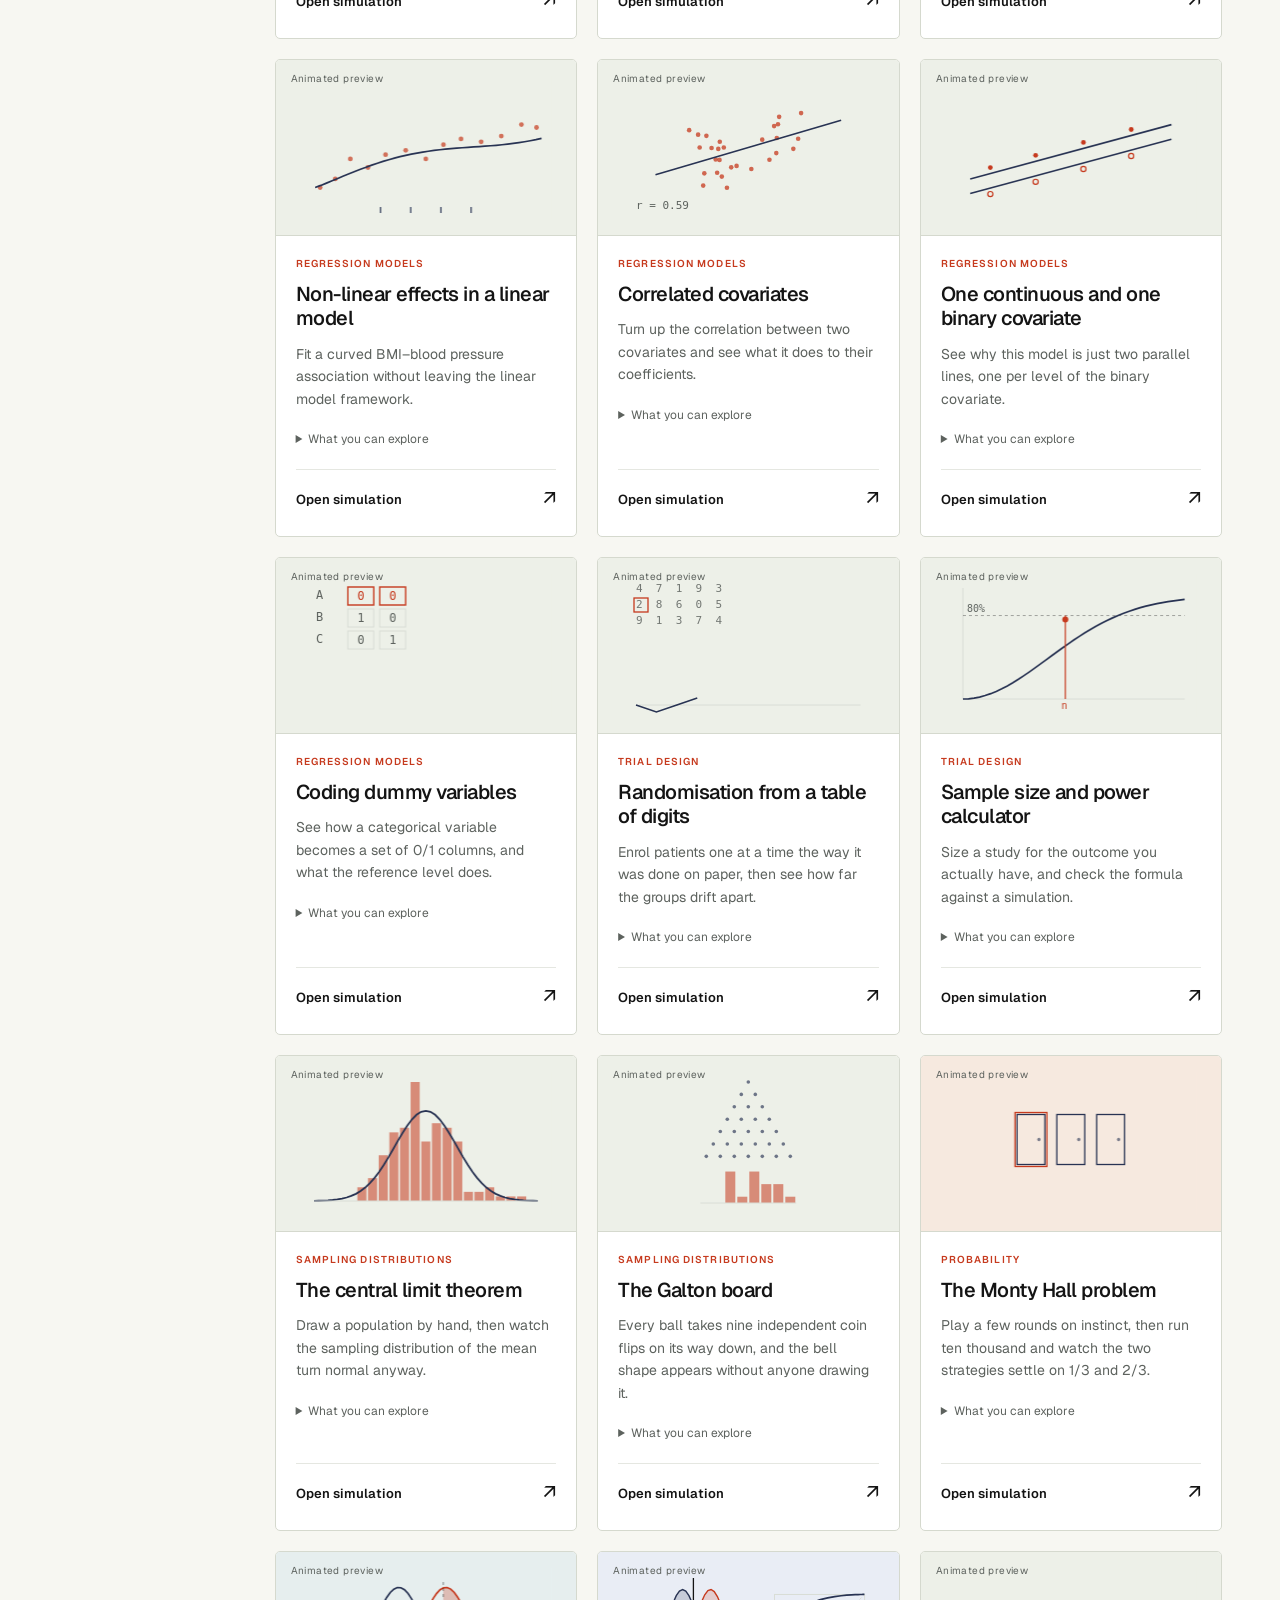
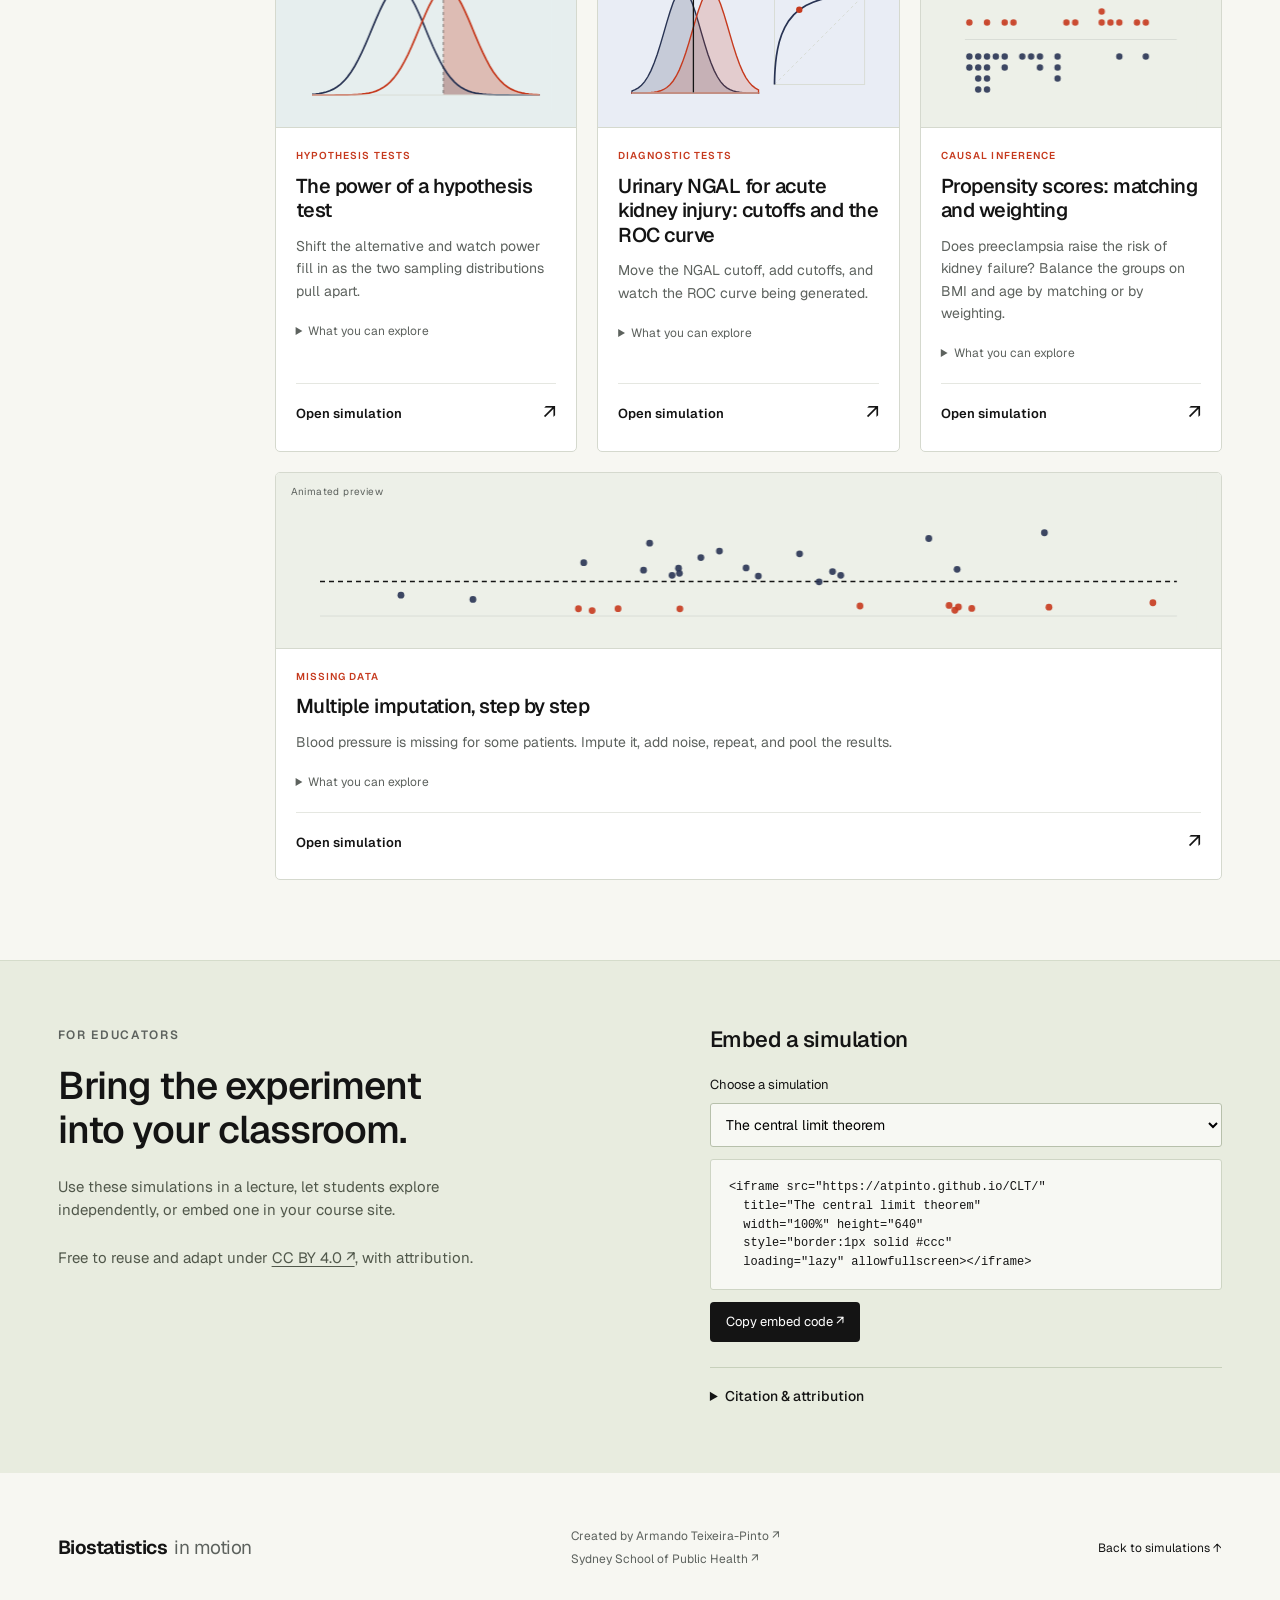
==== commit 85d7fb8b: "Use the cluster-enabled sample size and power calculator" ====
--- a/index.html
+++ b/index.html
@@ -1,5 +1,5 @@
 <!doctype html>
-<html lang="en"><head><meta charset="utf-8"><meta name="viewport" content="width=device-width,initial-scale=1"><title>Biostatistics in motion — Statistical simulations for teaching</title><meta name="description" content="Explore biostatistics through interactive simulations by Armando Teixeira-Pinto. Free browser-based tools for learning and teaching."><meta name="theme-color" content="#141414"><link rel="icon" href="assets/favicon.svg"><link rel="preconnect" href="https://fonts.googleapis.com"><link rel="preconnect" href="https://fonts.gstatic.com" crossorigin><link href="https://fonts.googleapis.com/css2?family=Geist:wght@400;450;500;550;600;650;700&display=swap" rel="stylesheet"><link rel="stylesheet" href="style.css"><script defer src="assets/gsap.min.js"></script><script defer src="assets/ScrollTrigger.min.js"></script><script defer src="simulations.js?v=20261109-2"></script><script defer src="app.js"></script><script defer src="animations.js?v=20261109-1"></script></head><body>
+<html lang="en"><head><meta charset="utf-8"><meta name="viewport" content="width=device-width,initial-scale=1"><title>Biostatistics in motion — Statistical simulations for teaching</title><meta name="description" content="Explore biostatistics through interactive simulations by Armando Teixeira-Pinto. Free browser-based tools for learning and teaching."><meta name="theme-color" content="#141414"><link rel="icon" href="assets/favicon.svg"><link rel="preconnect" href="https://fonts.googleapis.com"><link rel="preconnect" href="https://fonts.gstatic.com" crossorigin><link href="https://fonts.googleapis.com/css2?family=Geist:wght@400;450;500;550;600;650;700&display=swap" rel="stylesheet"><link rel="stylesheet" href="style.css"><script defer src="assets/gsap.min.js"></script><script defer src="assets/ScrollTrigger.min.js"></script><script defer src="simulations.js?v=20261115-1"></script><script defer src="app.js"></script><script defer src="animations.js?v=20261109-1"></script></head><body>
 <a class="skip" href="#catalog">Skip to simulations</a>
 <div id="simulation-menu">
 <header><a class="wordmark" href="#"><svg viewBox="0 0 32 32" aria-hidden="true"><path d="M3 25h26M5 23C12 23 10 7 16 7s4 16 11 16"/></svg>Biostatistics <span>in motion</span></a><nav aria-label="Main"><a href="#catalog">Simulations</a><a href="#teaching">For educators <span aria-hidden="true">↗</span></a></nav></header>
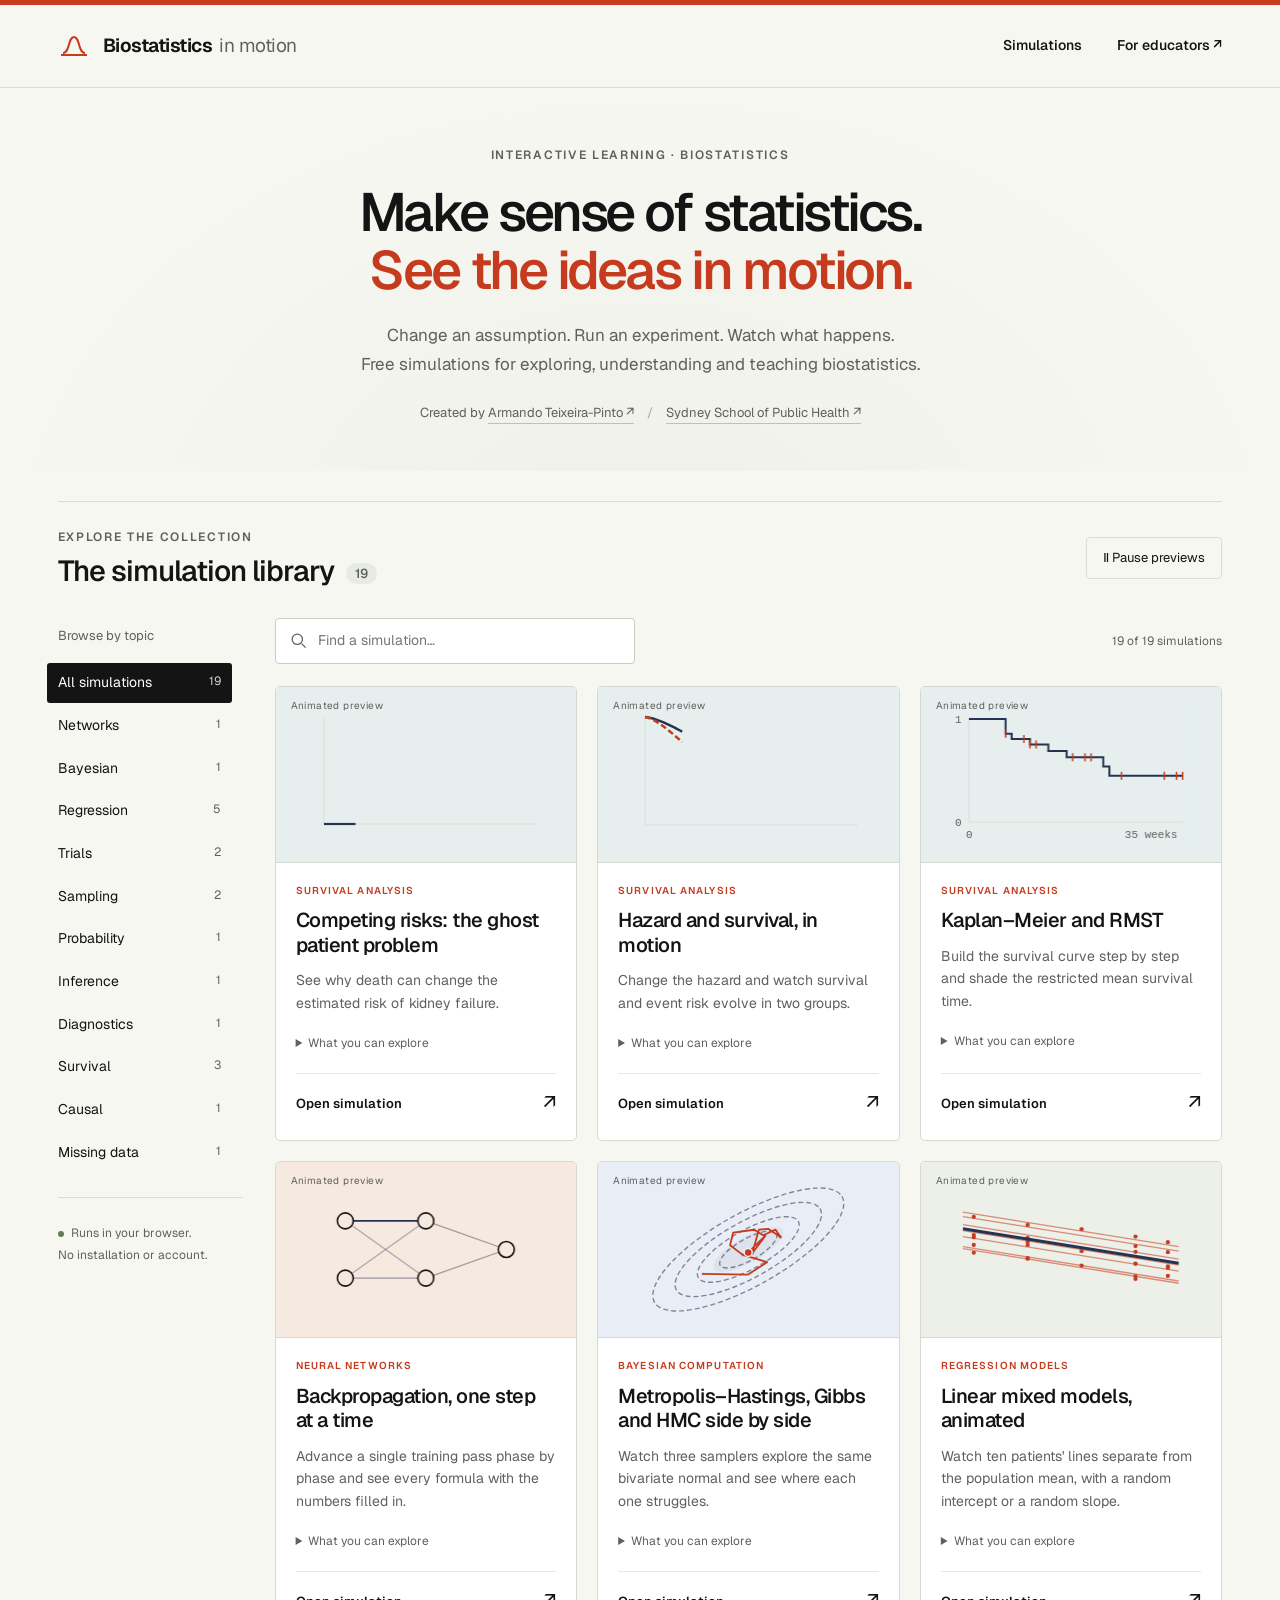
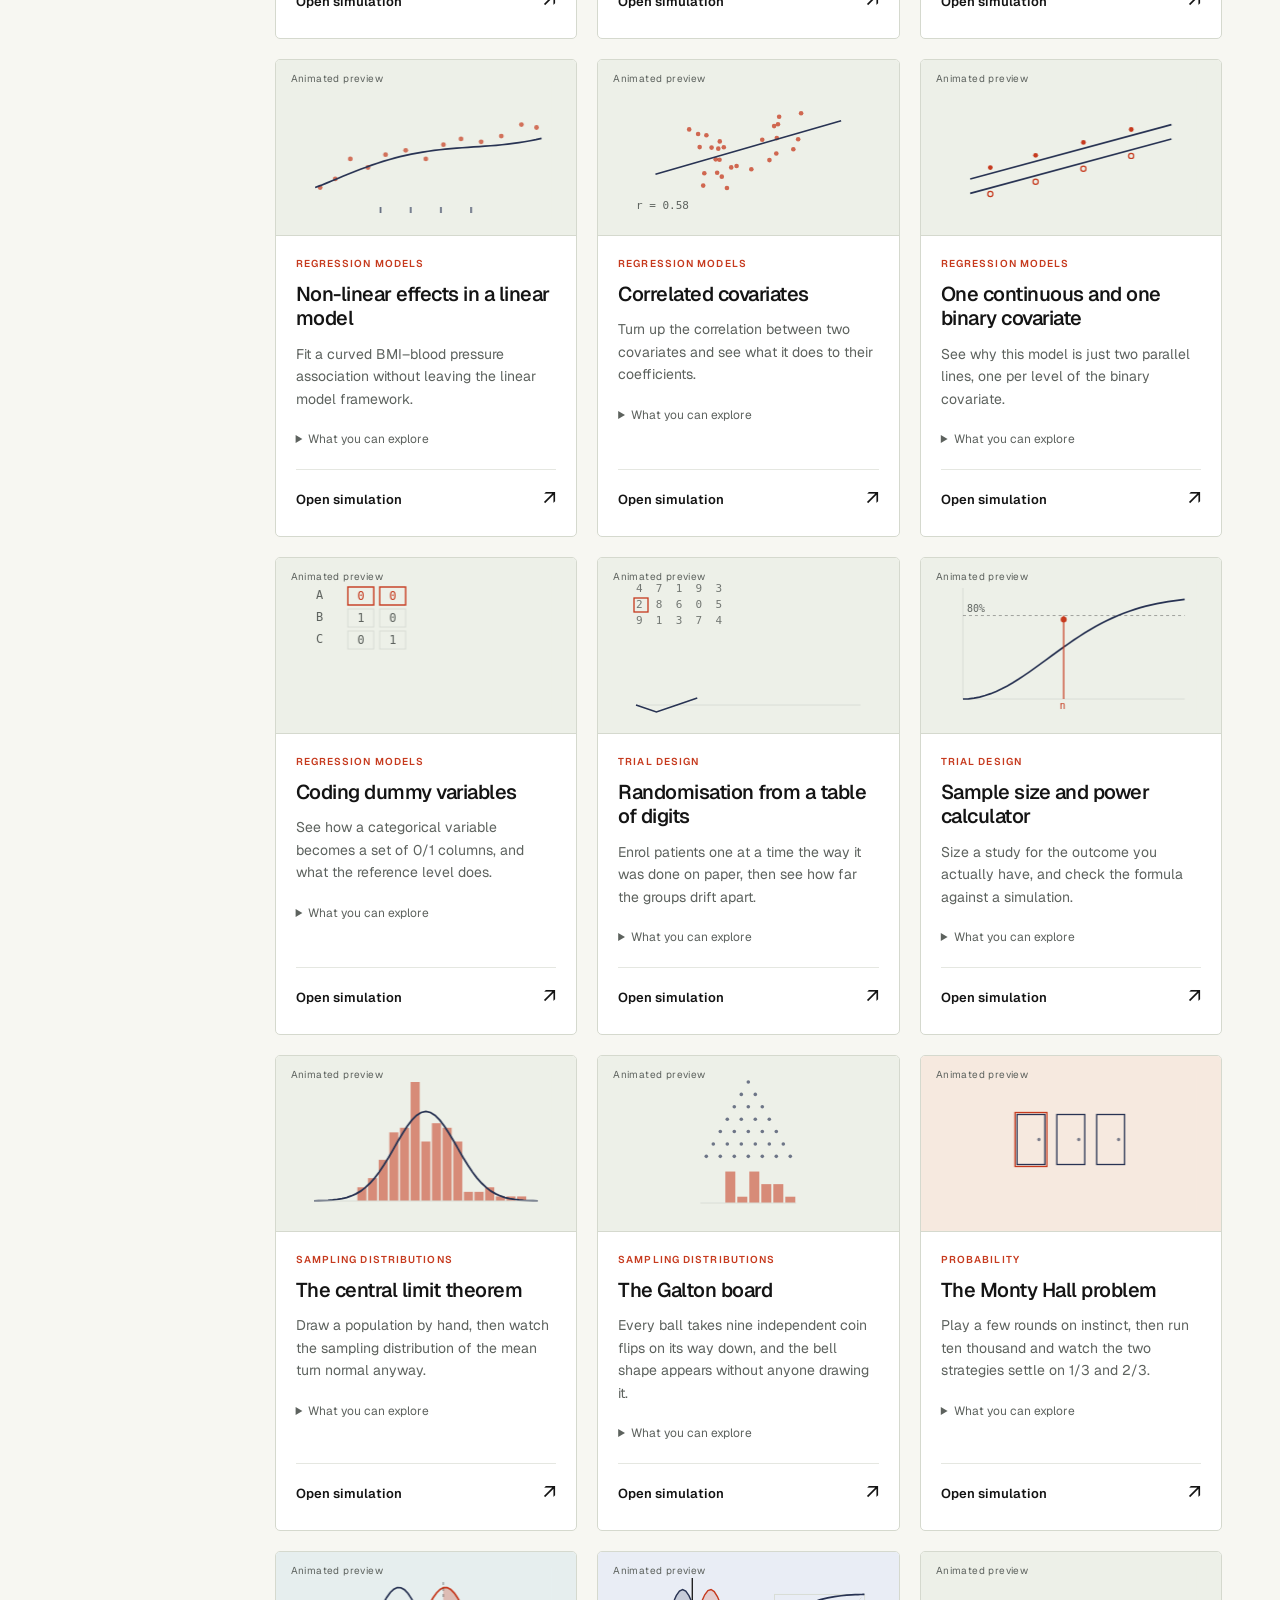
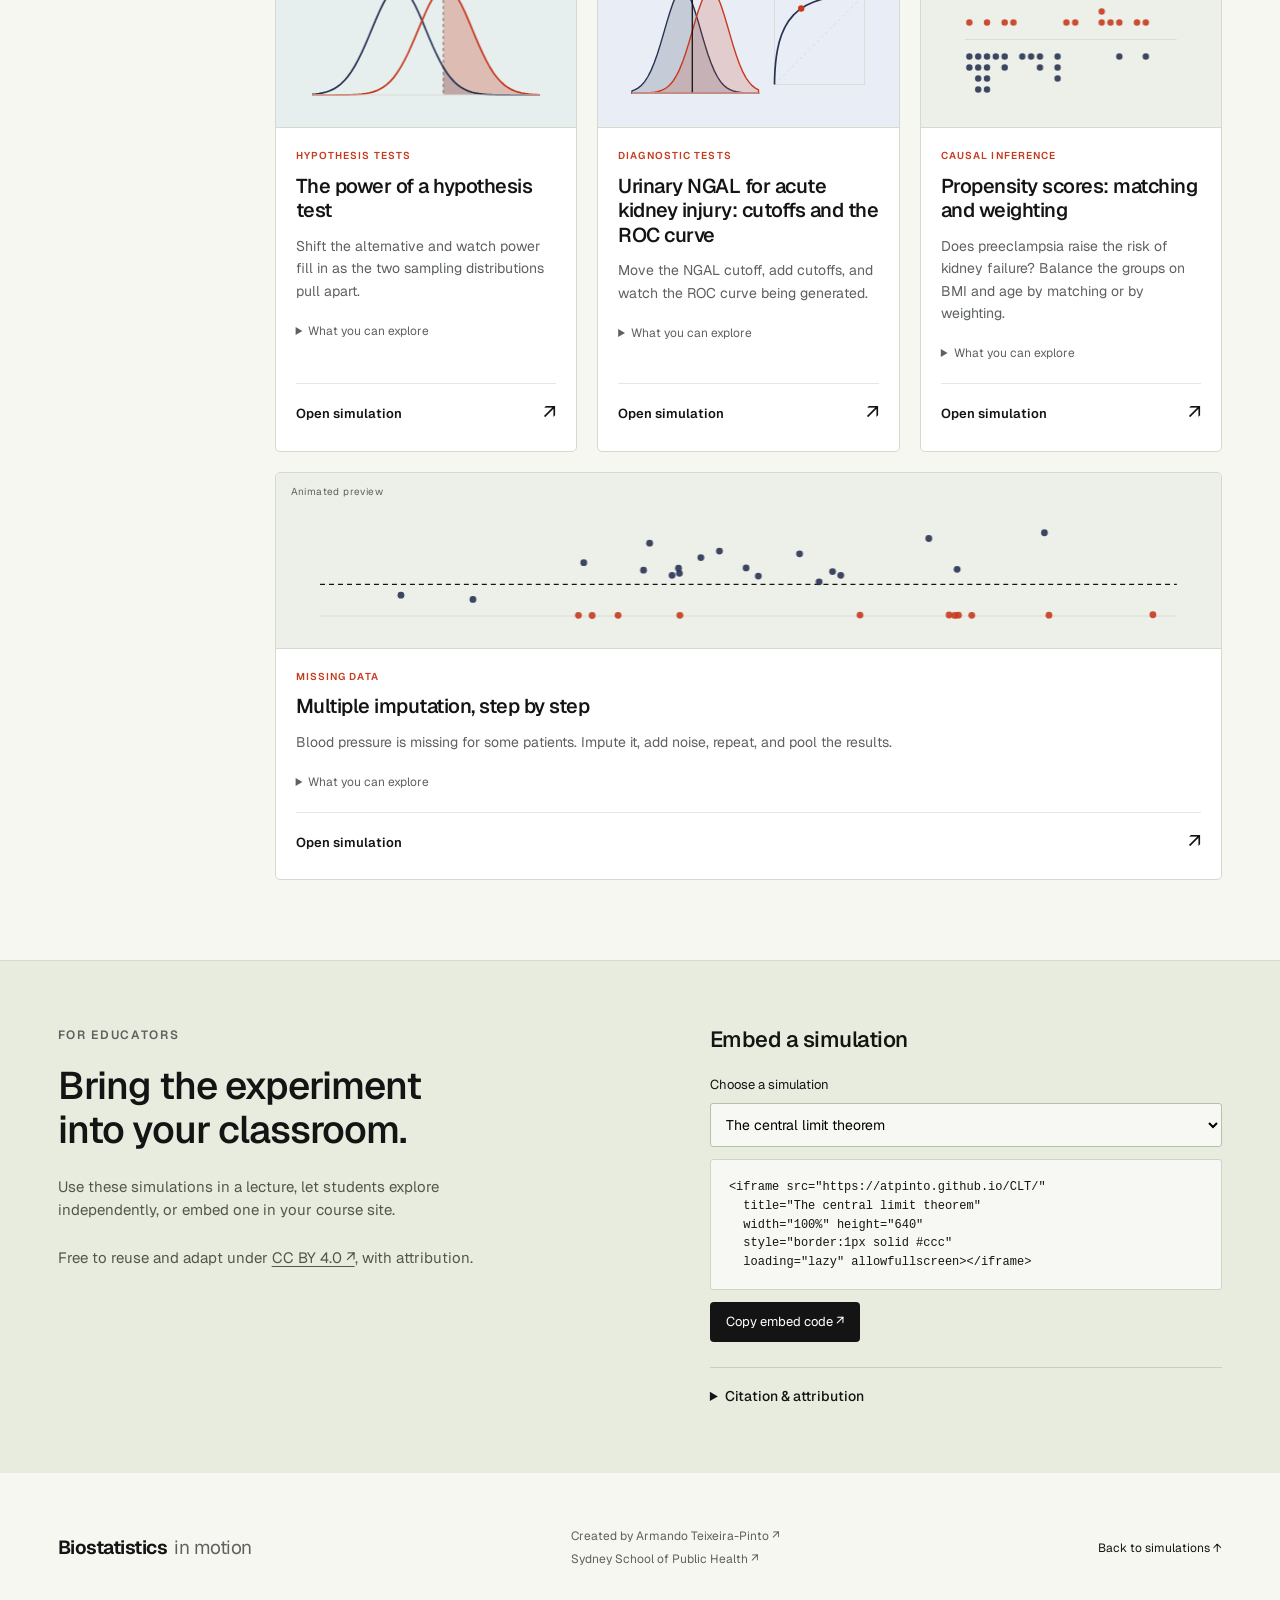
==== commit 2dd0f592: "Add explanation video pop-up to the hazard simulation viewer Co-Authored-By: Claude Fable 5.2 <norep" ====
--- a/index.html
+++ b/index.html
@@ -8,4 +8,4 @@
 <section class="library" id="catalog" aria-labelledby="catalog-title"><div class="library-top"><div><p class="eyebrow">Explore the collection</p><h2 id="catalog-title">The simulation library<span id="total"></span></h2></div><button id="motion" type="button" aria-pressed="false">Ⅱ Pause previews</button></div><div class="library-layout"><aside><div id="topic-index"><p class="index-title">Browse by topic</p><nav id="topics" aria-label="Simulation topics"></nav><div class="index-note"><span class="small-dot"></span>Runs in your browser.<br>No installation or account.</div></div></aside><div class="results"><div class="search-row"><label class="search"><svg viewBox="0 0 24 24" aria-hidden="true"><circle cx="10.5" cy="10.5" r="6.5"/><path d="m16 16 5 5"/></svg><input id="search" type="search" placeholder="Find a simulation…" aria-label="Search simulations"></label><p id="result-count" role="status"></p></div><div class="cards" id="cards"></div><div id="empty" hidden><h3>No simulations found</h3><p>Try another topic or search term.</p><button id="reset" type="button">Show all simulations</button></div></div></div></section>
 <section id="teaching" class="teaching"><div class="teaching-intro"><p class="eyebrow">For educators</p><h2>Bring the experiment<br>into your classroom.</h2><p>Use these simulations in a lecture, let students explore independently, or embed one in your course site.</p><p>Free to reuse and adapt under <a href="https://creativecommons.org/licenses/by/4.0/">CC BY 4.0 ↗</a>, with attribution.</p></div><div class="teaching-tools"><h3>Embed a simulation</h3><label for="sim-select">Choose a simulation</label><select id="sim-select"></select><pre><code id="embed-code"></code></pre><button id="copy-embed" type="button">Copy embed code <span aria-hidden="true">↗</span></button><details class="citation"><summary>Citation & attribution</summary><p><a href="https://profiles.sydney.edu.au/armando.teixeira-pinto">Teixeira-Pinto, A.</a> Statistical simulations for teaching. <a href="https://atpinto.github.io/">https://atpinto.github.io/</a></p><button id="copy-cite" type="button">Copy citation</button></details></div></section>
 </main><footer><a class="wordmark" href="#">Biostatistics <span>in motion</span></a><p>Created by <a href="https://profiles.sydney.edu.au/armando.teixeira-pinto">Armando Teixeira-Pinto ↗</a><br><a href="https://www.sydney.edu.au/medicine-health/schools/sydney-school-of-public-health.html">Sydney School of Public Health ↗</a></p><a href="#catalog">Back to simulations ↑</a></footer></div>
-<section id="simulation-view" aria-label="Simulation viewer" hidden><nav class="simulation-nav"><a id="simulation-back" href="#catalog">← All simulations</a><a id="simulation-direct" href="#" target="_blank" rel="noopener">Open in new tab ↗</a></nav><iframe id="simulation-frame" title="Simulation" allow="fullscreen" allowfullscreen></iframe></section><div id="toast" role="status"></div><noscript><p>Please enable JavaScript to browse the interactive library, or visit <a href="https://atpinto.github.io/">the original website</a>.</p></noscript></body></html>
+<section id="simulation-view" aria-label="Simulation viewer" hidden><nav class="simulation-nav"><a id="simulation-back" href="#catalog">← All simulations</a><span class="simulation-actions"><button id="simulation-video" type="button" aria-haspopup="dialog" hidden><span aria-hidden="true">▶</span> Explanation video</button><a id="simulation-direct" href="#" target="_blank" rel="noopener">Open in new tab ↗</a></span></nav><iframe id="simulation-frame" title="Simulation" allow="fullscreen" allowfullscreen></iframe></section><dialog id="video-dialog" aria-label="Explanation video"><button id="video-close" type="button" aria-label="Close video">×</button><div class="video-wrap"><iframe id="video-frame" title="Explanation video" allow="accelerometer; autoplay; clipboard-write; encrypted-media; gyroscope; picture-in-picture; web-share" referrerpolicy="strict-origin-when-cross-origin" allowfullscreen></iframe></div></dialog><div id="toast" role="status"></div><noscript><p>Please enable JavaScript to browse the interactive library, or visit <a href="https://atpinto.github.io/">the original website</a>.</p></noscript></body></html>
--- a/style.css
+++ b/style.css
@@ -1,3 +1,3 @@
-:root{--bg:#f7f7f2;--ink:#141414;--muted:#5d625e;--border:#d9ddd6;--card:#edf0e8;--model:#283353;--sample:#c63a1e;--orange:#c63a1e;--sans:Geist,Arial,sans-serif}*{box-sizing:border-box}html{scroll-behavior:smooth;scroll-padding-top:30px}body{margin:0;background:var(--bg);color:var(--ink);font:16px/1.55 var(--sans);-webkit-font-smoothing:antialiased}a{color:inherit;text-decoration:none}button,input,select{font:inherit}button,a,input,select,summary{-webkit-tap-highlight-color:transparent}button,summary{cursor:pointer}a:focus-visible,button:focus-visible,input:focus-visible,select:focus-visible,summary:focus-visible{outline:3px solid #0060cc;outline-offset:5px}button{border:1px solid var(--border);padding:10px 16px;color:var(--ink);background:transparent;border-radius:4px}button:hover{background:#e7e9e3}header{display:flex;align-items:center;justify-content:space-between;gap:24px;padding:25px 4.5%;border-top:5px solid var(--orange);border-bottom:1px solid var(--border)}.wordmark{display:flex;align-items:center;gap:7px;font-size:19px;font-weight:650;letter-spacing:-.5px}.wordmark span{font-weight:400;color:var(--muted)}.wordmark svg{width:32px;height:32px;stroke:var(--orange);stroke-width:2;fill:none;margin-right:6px}header nav{display:flex;gap:35px;font-size:14px;font-weight:550}header nav a:hover,footer a:hover{color:var(--orange)}main{overflow-x:clip;width:100%;max-width:100%}.hero{text-align:center;padding:58px 24px 48px;background:radial-gradient(ellipse at 50% 120%,#e5e8db75,transparent 70%)}.eyebrow{text-transform:uppercase;letter-spacing:.14em;font-size:12px;font-weight:600;margin:0 0 18px;color:var(--muted)}h1{max-width:72rem;margin:0 auto;font-size:clamp(35px,4.2vw,62px);font-weight:550;line-height:1.08;letter-spacing:-2.5px}h1 span{color:var(--orange)}.intro{font-size:17px;line-height:1.7;color:var(--muted);margin:22px auto}.byline{font-size:13px;margin:24px 0 0;color:var(--muted)}.byline a{border-bottom:1px solid #bdc2b6;padding-bottom:2px}.byline a:hover{color:var(--orange)}.separator{margin:0 10px;color:#a2a89d}.library{max-width:1600px;margin:auto;padding:30px 4.5% 80px}.library-top{display:flex;justify-content:space-between;align-items:center;padding-top:26px;margin-bottom:29px;border-top:1px solid var(--border);gap:15px}.library-top .eyebrow{margin-bottom:8px}h2{font-size:29px;line-height:1.2;letter-spacing:-1px;font-weight:550;margin:0}#total{display:inline-block;font-size:13px;letter-spacing:0;color:var(--muted);background:#e8ebe2;vertical-align:middle;border-radius:20px;padding:3px 9px;margin-left:12px}#motion{font-size:13px;white-space:nowrap}.library-layout{display:grid;grid-template-columns:185px minmax(0,1fr);gap:32px}.index-title{font-size:13px;color:var(--muted);margin:8px 0 17px}#topics{display:flex;flex-direction:column;gap:3px}#topics button{display:flex;justify-content:space-between;gap:10px;text-align:left;width:100%;border:0;border-radius:3px;font-size:14px;padding:9px 11px;margin-left:-11px}#topics button span{font-size:12px;color:var(--muted)}#topics button[aria-pressed=true]{background:#141414;color:white}#topics button[aria-pressed=true] span{color:#d2d2d2}.index-note{font-size:12px;color:var(--muted);padding-top:25px;line-height:1.8;margin-top:25px;border-top:1px solid var(--border)}.small-dot{display:inline-block;width:6px;height:6px;background:#667958;border-radius:50%;margin-right:7px}.search-row{display:flex;gap:20px;align-items:center;justify-content:space-between;margin-bottom:22px}.search{display:flex;align-items:center;border:1px solid #c9cec3;background:#fff;width:360px;padding:9px 13px;border-radius:4px}.search svg{width:19px;height:19px;fill:none;stroke:var(--muted);stroke-width:1.6;flex-shrink:0}.search input{width:100%;min-width:0;border:0;background:transparent;padding:2px 10px;font-size:14px;color:var(--ink);outline-offset:2px}#result-count{font-size:12px;white-space:nowrap;color:var(--muted);margin:0}.cards{display:grid;grid-template-columns:repeat(6,minmax(0,1fr));grid-auto-flow:dense;gap:20px}.card{grid-column:span 2;min-width:0;border:1px solid #d5d9ce;background:#fff;border-radius:5px;overflow:hidden;display:flex;flex-direction:column;transition:border-color .25s,box-shadow .25s}.card:hover{border-color:#9aa392;box-shadow:0 8px 24px #1820180a}.card .thumb{display:block;background:var(--card);overflow:hidden;border-bottom:1px solid #d5d9ce;position:relative}.stage{height:175px;padding:16px 24px;transition:transform .7s}.thumb:hover .stage{transform:scale(1.05)}canvas{display:block;width:100%;height:100%}.preview-label{position:absolute;top:11px;left:15px;font-size:10px;color:var(--muted);letter-spacing:.04em}.card-content{padding:20px;display:flex;flex:1;flex-direction:column}.category{text-transform:uppercase;font-size:10px;letter-spacing:.11em;font-weight:600;color:var(--orange);margin:0 0 10px}h3{font-size:20px;font-weight:550;line-height:1.23;letter-spacing:-.5px;margin:0}.hook{font-size:14px;color:var(--muted);line-height:1.6;margin:12px 0 20px}.card details{font-size:13px;margin-bottom:20px;color:var(--muted)}.card summary{font-size:12px}.card details p{line-height:1.7}.launch{border-top:1px solid #e5e7e1;padding-top:14px;margin-top:auto;display:flex;justify-content:space-between;align-items:center;font-size:13px;font-weight:600}.launch span{font-size:21px;font-weight:400;transition:transform .2s}.launch:hover{color:var(--orange)}.launch:hover span{transform:translateX(3px)}.card[data-group=bayes],.card[data-group=diag]{--card:#e9edf5}.card[data-group=nn],.card[data-group=prob]{--card:#f6e9df}.card[data-group=survival],.card[data-group=infer]{--card:#e6eeee}.card[hidden],[hidden]{display:none!important}.teaching{padding:65px max(4.5%,calc((100vw - 1456px)/2));display:grid;grid-template-columns:1fr 1fr;gap:12%;background:#e8ecdf;border-top:1px solid #d5dccb}.teaching h2{font-size:clamp(29px,3vw,43px);line-height:1.15}.teaching-intro>p:not(.eyebrow){max-width:430px;color:#51584b;font-size:15px;margin-top:24px}.teaching a{text-decoration:underline;text-underline-offset:3px}.teaching-tools h3{font-size:22px;margin-bottom:22px}.teaching-tools label{display:block;font-size:13px;margin-bottom:8px}.teaching select{padding:11px;width:100%;background:#f7f8f3;border:1px solid #b7c0ab;border-radius:3px;font-size:14px}.teaching pre{white-space:pre-wrap;overflow-wrap:anywhere;font-size:12px;padding:18px;background:#f7f8f3;border:1px solid #ced5c4;border-radius:3px}.teaching button{background:#141414;color:#fff;font-size:13px;border:0}.teaching button:hover{background:#343b2e}.citation{margin-top:25px;padding-top:18px;border-top:1px solid #c7d0bb;font-size:14px}.citation summary{font-weight:500}.citation p{overflow-wrap:anywhere}footer{display:flex;align-items:center;justify-content:space-between;gap:30px;padding:40px 4.5%;font-size:12px}footer p{color:var(--muted);line-height:1.9}.skip{position:fixed;left:10px;top:-100px;z-index:200;background:white;padding:10px}.skip:focus{top:10px}#toast{position:fixed;bottom:25px;left:50%;transform:translateX(-50%);padding:12px 20px;background:#141414;color:white;z-index:200;border-radius:4px;opacity:0;pointer-events:none}#toast.show{opacity:1}.viewing-simulation{overflow:hidden}#simulation-view{position:fixed;inset:0;height:100dvh;background:white;z-index:100;display:grid;grid-template-rows:auto minmax(0,1fr)}.simulation-nav{display:flex;justify-content:space-between;padding:10px 20px;border-bottom:1px solid #ddd;font-size:14px}.simulation-nav a{padding:4px}#simulation-frame{width:100%;height:100%;border:0}#empty{padding:50px 0}#empty button{margin-top:12px}@media(max-width:1100px){.cards{grid-template-columns:repeat(2,minmax(0,1fr))}.card{grid-column:auto}.library-layout{grid-template-columns:160px minmax(0,1fr);gap:24px}.stage{height:180px}.wordmark{font-size:17px}.hero{padding-top:45px}h1{letter-spacing:-1.5px}}@media(max-width:700px){header{padding:18px 5%;gap:15px}.wordmark{font-size:15px;gap:4px}.wordmark svg{width:25px;margin:0}.wordmark span{display:none}header nav{gap:20px;font-size:12px}.hero{padding:38px 5% 30px}h1{font-size:clamp(29px,6.9vw,44px);letter-spacing:-1.2px}.intro{font-size:15px}.intro br{display:none}.byline{font-size:12px}.byline a{display:inline-block;margin:4px 0}.separator{display:none}.byline>a:last-child{display:block;width:max-content;max-width:100%;margin:5px auto}.library{padding:15px 5% 45px}.library-top{align-items:flex-start;margin-bottom:20px}h2{font-size:23px;letter-spacing:-.6px}.library-top .eyebrow{font-size:10px}#total{font-size:12px;margin-left:7px}#motion{font-size:11px;padding:8px}.library-layout{display:block}.index-title,.index-note{display:none}#topics{flex-direction:row;overflow:auto;gap:8px;padding:0 0 15px;margin-bottom:8px}#topics button{flex:0 0 auto;width:auto;margin:0;white-space:nowrap;background:#e9ece3;font-size:12px;padding:8px 12px}.search-row{gap:10px;flex-wrap:wrap}.search{width:100%}#result-count{font-size:12px}.cards{gap:15px}.card-content{padding:16px}.stage{padding:15px;height:155px}h3{font-size:18px}.hook{font-size:13px}.teaching{grid-template-columns:1fr;gap:35px;padding:40px 5%}.teaching h2{font-size:32px}footer{flex-wrap:wrap;padding:30px 5%;gap:20px}footer p{width:100%;order:3;margin:0}.simulation-nav{font-size:12px;padding:8px}}@media(max-width:470px){.cards{grid-template-columns:1fr}.card:last-child:nth-child(odd){grid-column:auto}.stage{height:185px}.card-content{padding:21px}.hook{font-size:14px}h3{font-size:22px}.library-top{flex-wrap:wrap}.category{font-size:11px}.preview-label{font-size:11px}}@media(prefers-reduced-motion:reduce){html{scroll-behavior:auto}*{transition:none!important}}
+:root{--bg:#f7f7f2;--ink:#141414;--muted:#5d625e;--border:#d9ddd6;--card:#edf0e8;--model:#283353;--sample:#c63a1e;--orange:#c63a1e;--sans:Geist,Arial,sans-serif}*{box-sizing:border-box}html{scroll-behavior:smooth;scroll-padding-top:30px}body{margin:0;background:var(--bg);color:var(--ink);font:16px/1.55 var(--sans);-webkit-font-smoothing:antialiased}a{color:inherit;text-decoration:none}button,input,select{font:inherit}button,a,input,select,summary{-webkit-tap-highlight-color:transparent}button,summary{cursor:pointer}a:focus-visible,button:focus-visible,input:focus-visible,select:focus-visible,summary:focus-visible{outline:3px solid #0060cc;outline-offset:5px}button{border:1px solid var(--border);padding:10px 16px;color:var(--ink);background:transparent;border-radius:4px}button:hover{background:#e7e9e3}header{display:flex;align-items:center;justify-content:space-between;gap:24px;padding:25px 4.5%;border-top:5px solid var(--orange);border-bottom:1px solid var(--border)}.wordmark{display:flex;align-items:center;gap:7px;font-size:19px;font-weight:650;letter-spacing:-.5px}.wordmark span{font-weight:400;color:var(--muted)}.wordmark svg{width:32px;height:32px;stroke:var(--orange);stroke-width:2;fill:none;margin-right:6px}header nav{display:flex;gap:35px;font-size:14px;font-weight:550}header nav a:hover,footer a:hover{color:var(--orange)}main{overflow-x:clip;width:100%;max-width:100%}.hero{text-align:center;padding:58px 24px 48px;background:radial-gradient(ellipse at 50% 120%,#e5e8db75,transparent 70%)}.eyebrow{text-transform:uppercase;letter-spacing:.14em;font-size:12px;font-weight:600;margin:0 0 18px;color:var(--muted)}h1{max-width:72rem;margin:0 auto;font-size:clamp(35px,4.2vw,62px);font-weight:550;line-height:1.08;letter-spacing:-2.5px}h1 span{color:var(--orange)}.intro{font-size:17px;line-height:1.7;color:var(--muted);margin:22px auto}.byline{font-size:13px;margin:24px 0 0;color:var(--muted)}.byline a{border-bottom:1px solid #bdc2b6;padding-bottom:2px}.byline a:hover{color:var(--orange)}.separator{margin:0 10px;color:#a2a89d}.library{max-width:1600px;margin:auto;padding:30px 4.5% 80px}.library-top{display:flex;justify-content:space-between;align-items:center;padding-top:26px;margin-bottom:29px;border-top:1px solid var(--border);gap:15px}.library-top .eyebrow{margin-bottom:8px}h2{font-size:29px;line-height:1.2;letter-spacing:-1px;font-weight:550;margin:0}#total{display:inline-block;font-size:13px;letter-spacing:0;color:var(--muted);background:#e8ebe2;vertical-align:middle;border-radius:20px;padding:3px 9px;margin-left:12px}#motion{font-size:13px;white-space:nowrap}.library-layout{display:grid;grid-template-columns:185px minmax(0,1fr);gap:32px}.index-title{font-size:13px;color:var(--muted);margin:8px 0 17px}#topics{display:flex;flex-direction:column;gap:3px}#topics button{display:flex;justify-content:space-between;gap:10px;text-align:left;width:100%;border:0;border-radius:3px;font-size:14px;padding:9px 11px;margin-left:-11px}#topics button span{font-size:12px;color:var(--muted)}#topics button[aria-pressed=true]{background:#141414;color:white}#topics button[aria-pressed=true] span{color:#d2d2d2}.index-note{font-size:12px;color:var(--muted);padding-top:25px;line-height:1.8;margin-top:25px;border-top:1px solid var(--border)}.small-dot{display:inline-block;width:6px;height:6px;background:#667958;border-radius:50%;margin-right:7px}.search-row{display:flex;gap:20px;align-items:center;justify-content:space-between;margin-bottom:22px}.search{display:flex;align-items:center;border:1px solid #c9cec3;background:#fff;width:360px;padding:9px 13px;border-radius:4px}.search svg{width:19px;height:19px;fill:none;stroke:var(--muted);stroke-width:1.6;flex-shrink:0}.search input{width:100%;min-width:0;border:0;background:transparent;padding:2px 10px;font-size:14px;color:var(--ink);outline-offset:2px}#result-count{font-size:12px;white-space:nowrap;color:var(--muted);margin:0}.cards{display:grid;grid-template-columns:repeat(6,minmax(0,1fr));grid-auto-flow:dense;gap:20px}.card{grid-column:span 2;min-width:0;border:1px solid #d5d9ce;background:#fff;border-radius:5px;overflow:hidden;display:flex;flex-direction:column;transition:border-color .25s,box-shadow .25s}.card:hover{border-color:#9aa392;box-shadow:0 8px 24px #1820180a}.card .thumb{display:block;background:var(--card);overflow:hidden;border-bottom:1px solid #d5d9ce;position:relative}.stage{height:175px;padding:16px 24px;transition:transform .7s}.thumb:hover .stage{transform:scale(1.05)}canvas{display:block;width:100%;height:100%}.preview-label{position:absolute;top:11px;left:15px;font-size:10px;color:var(--muted);letter-spacing:.04em}.card-content{padding:20px;display:flex;flex:1;flex-direction:column}.category{text-transform:uppercase;font-size:10px;letter-spacing:.11em;font-weight:600;color:var(--orange);margin:0 0 10px}h3{font-size:20px;font-weight:550;line-height:1.23;letter-spacing:-.5px;margin:0}.hook{font-size:14px;color:var(--muted);line-height:1.6;margin:12px 0 20px}.card details{font-size:13px;margin-bottom:20px;color:var(--muted)}.card summary{font-size:12px}.card details p{line-height:1.7}.launch{border-top:1px solid #e5e7e1;padding-top:14px;margin-top:auto;display:flex;justify-content:space-between;align-items:center;font-size:13px;font-weight:600}.launch span{font-size:21px;font-weight:400;transition:transform .2s}.launch:hover{color:var(--orange)}.launch:hover span{transform:translateX(3px)}.card[data-group=bayes],.card[data-group=diag]{--card:#e9edf5}.card[data-group=nn],.card[data-group=prob]{--card:#f6e9df}.card[data-group=survival],.card[data-group=infer]{--card:#e6eeee}.card[hidden],[hidden]{display:none!important}.teaching{padding:65px max(4.5%,calc((100vw - 1456px)/2));display:grid;grid-template-columns:1fr 1fr;gap:12%;background:#e8ecdf;border-top:1px solid #d5dccb}.teaching h2{font-size:clamp(29px,3vw,43px);line-height:1.15}.teaching-intro>p:not(.eyebrow){max-width:430px;color:#51584b;font-size:15px;margin-top:24px}.teaching a{text-decoration:underline;text-underline-offset:3px}.teaching-tools h3{font-size:22px;margin-bottom:22px}.teaching-tools label{display:block;font-size:13px;margin-bottom:8px}.teaching select{padding:11px;width:100%;background:#f7f8f3;border:1px solid #b7c0ab;border-radius:3px;font-size:14px}.teaching pre{white-space:pre-wrap;overflow-wrap:anywhere;font-size:12px;padding:18px;background:#f7f8f3;border:1px solid #ced5c4;border-radius:3px}.teaching button{background:#141414;color:#fff;font-size:13px;border:0}.teaching button:hover{background:#343b2e}.citation{margin-top:25px;padding-top:18px;border-top:1px solid #c7d0bb;font-size:14px}.citation summary{font-weight:500}.citation p{overflow-wrap:anywhere}footer{display:flex;align-items:center;justify-content:space-between;gap:30px;padding:40px 4.5%;font-size:12px}footer p{color:var(--muted);line-height:1.9}.skip{position:fixed;left:10px;top:-100px;z-index:200;background:white;padding:10px}.skip:focus{top:10px}#toast{position:fixed;bottom:25px;left:50%;transform:translateX(-50%);padding:12px 20px;background:#141414;color:white;z-index:200;border-radius:4px;opacity:0;pointer-events:none}#toast.show{opacity:1}.viewing-simulation{overflow:hidden}#simulation-view{position:fixed;inset:0;height:100dvh;background:white;z-index:100;display:grid;grid-template-rows:auto minmax(0,1fr)}.simulation-nav{display:flex;justify-content:space-between;padding:10px 20px;border-bottom:1px solid #ddd;font-size:14px}.simulation-nav a{padding:4px}#simulation-frame{width:100%;height:100%;border:0}.simulation-nav{align-items:center}.simulation-actions{display:flex;align-items:center;gap:14px}#simulation-video{border:0;border-radius:999px;background:var(--orange);color:#fff;padding:5px 12px;font-size:inherit;font-weight:600;line-height:1.3;white-space:nowrap}#simulation-video:hover{background:#a52f17}#video-dialog{width:min(960px,calc(100vw - 32px));max-width:none;padding:0;border:0;background:transparent;overflow:visible}#video-dialog::backdrop{background:rgba(0,0,0,.75)}.video-wrap{aspect-ratio:16/9;max-height:calc(100dvh - 90px);margin:0 auto;background:#000;border-radius:10px;overflow:hidden;box-shadow:0 20px 60px rgba(0,0,0,.5)}#video-frame{display:block;width:100%;height:100%;border:0}#video-close{display:block;margin:0 0 6px auto;width:34px;height:34px;border:0;border-radius:50%;background:rgba(255,255,255,.15);color:#fff;font-size:22px;line-height:1}#video-close:hover{background:rgba(255,255,255,.3)}#empty{padding:50px 0}#empty button{margin-top:12px}@media(max-width:1100px){.cards{grid-template-columns:repeat(2,minmax(0,1fr))}.card{grid-column:auto}.library-layout{grid-template-columns:160px minmax(0,1fr);gap:24px}.stage{height:180px}.wordmark{font-size:17px}.hero{padding-top:45px}h1{letter-spacing:-1.5px}}@media(max-width:700px){header{padding:18px 5%;gap:15px}.wordmark{font-size:15px;gap:4px}.wordmark svg{width:25px;margin:0}.wordmark span{display:none}header nav{gap:20px;font-size:12px}.hero{padding:38px 5% 30px}h1{font-size:clamp(29px,6.9vw,44px);letter-spacing:-1.2px}.intro{font-size:15px}.intro br{display:none}.byline{font-size:12px}.byline a{display:inline-block;margin:4px 0}.separator{display:none}.byline>a:last-child{display:block;width:max-content;max-width:100%;margin:5px auto}.library{padding:15px 5% 45px}.library-top{align-items:flex-start;margin-bottom:20px}h2{font-size:23px;letter-spacing:-.6px}.library-top .eyebrow{font-size:10px}#total{font-size:12px;margin-left:7px}#motion{font-size:11px;padding:8px}.library-layout{display:block}.index-title,.index-note{display:none}#topics{flex-direction:row;overflow:auto;gap:8px;padding:0 0 15px;margin-bottom:8px}#topics button{flex:0 0 auto;width:auto;margin:0;white-space:nowrap;background:#e9ece3;font-size:12px;padding:8px 12px}.search-row{gap:10px;flex-wrap:wrap}.search{width:100%}#result-count{font-size:12px}.cards{gap:15px}.card-content{padding:16px}.stage{padding:15px;height:155px}h3{font-size:18px}.hook{font-size:13px}.teaching{grid-template-columns:1fr;gap:35px;padding:40px 5%}.teaching h2{font-size:32px}footer{flex-wrap:wrap;padding:30px 5%;gap:20px}footer p{width:100%;order:3;margin:0}.simulation-nav{font-size:12px;padding:8px}}@media(max-width:470px){.cards{grid-template-columns:1fr}.card:last-child:nth-child(odd){grid-column:auto}.stage{height:185px}.card-content{padding:21px}.hook{font-size:14px}h3{font-size:22px}.library-top{flex-wrap:wrap}.category{font-size:11px}.preview-label{font-size:11px}}@media(prefers-reduced-motion:reduce){html{scroll-behavior:auto}*{transition:none!important}}
 
 @media(max-width:360px){header{flex-wrap:wrap}header nav{width:100%;justify-content:space-between}.byline>a:last-child{width:auto}h1{font-size:28px}.teaching{min-width:0}.teaching-tools{min-width:0}}
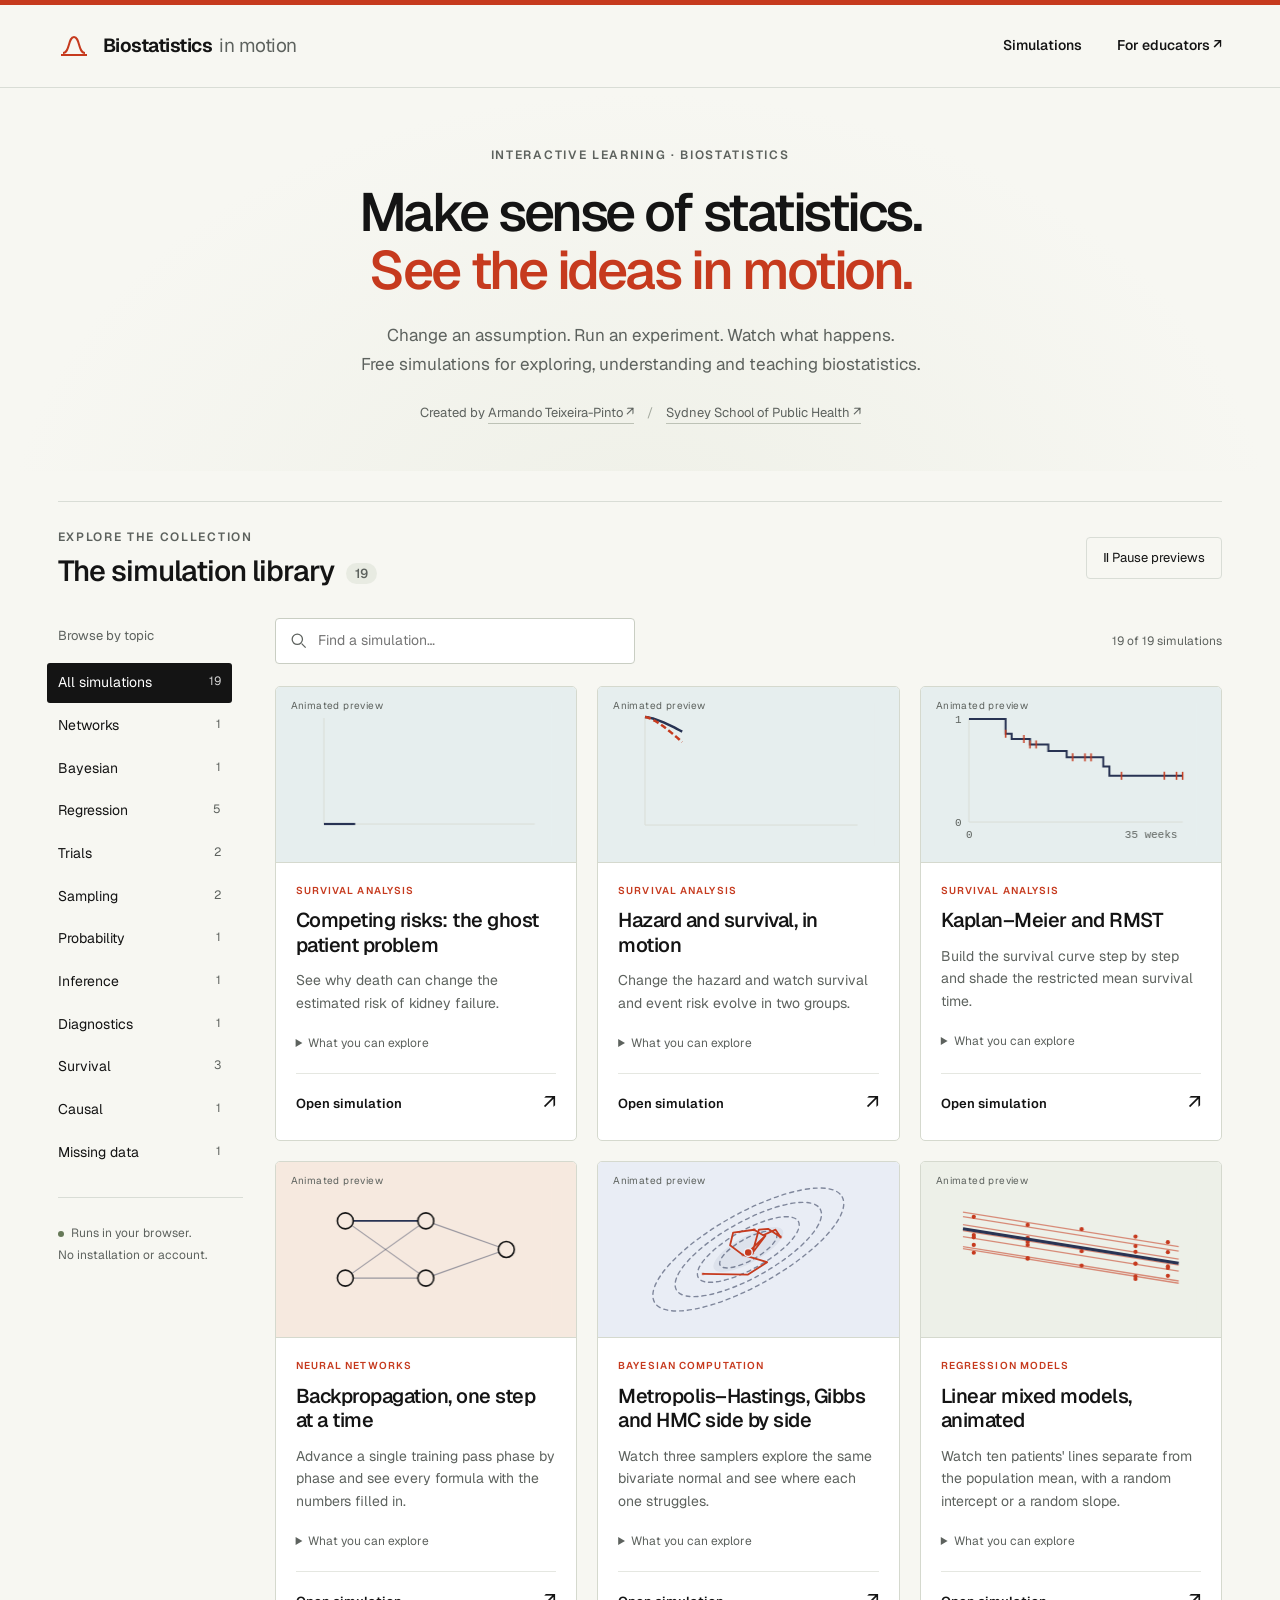
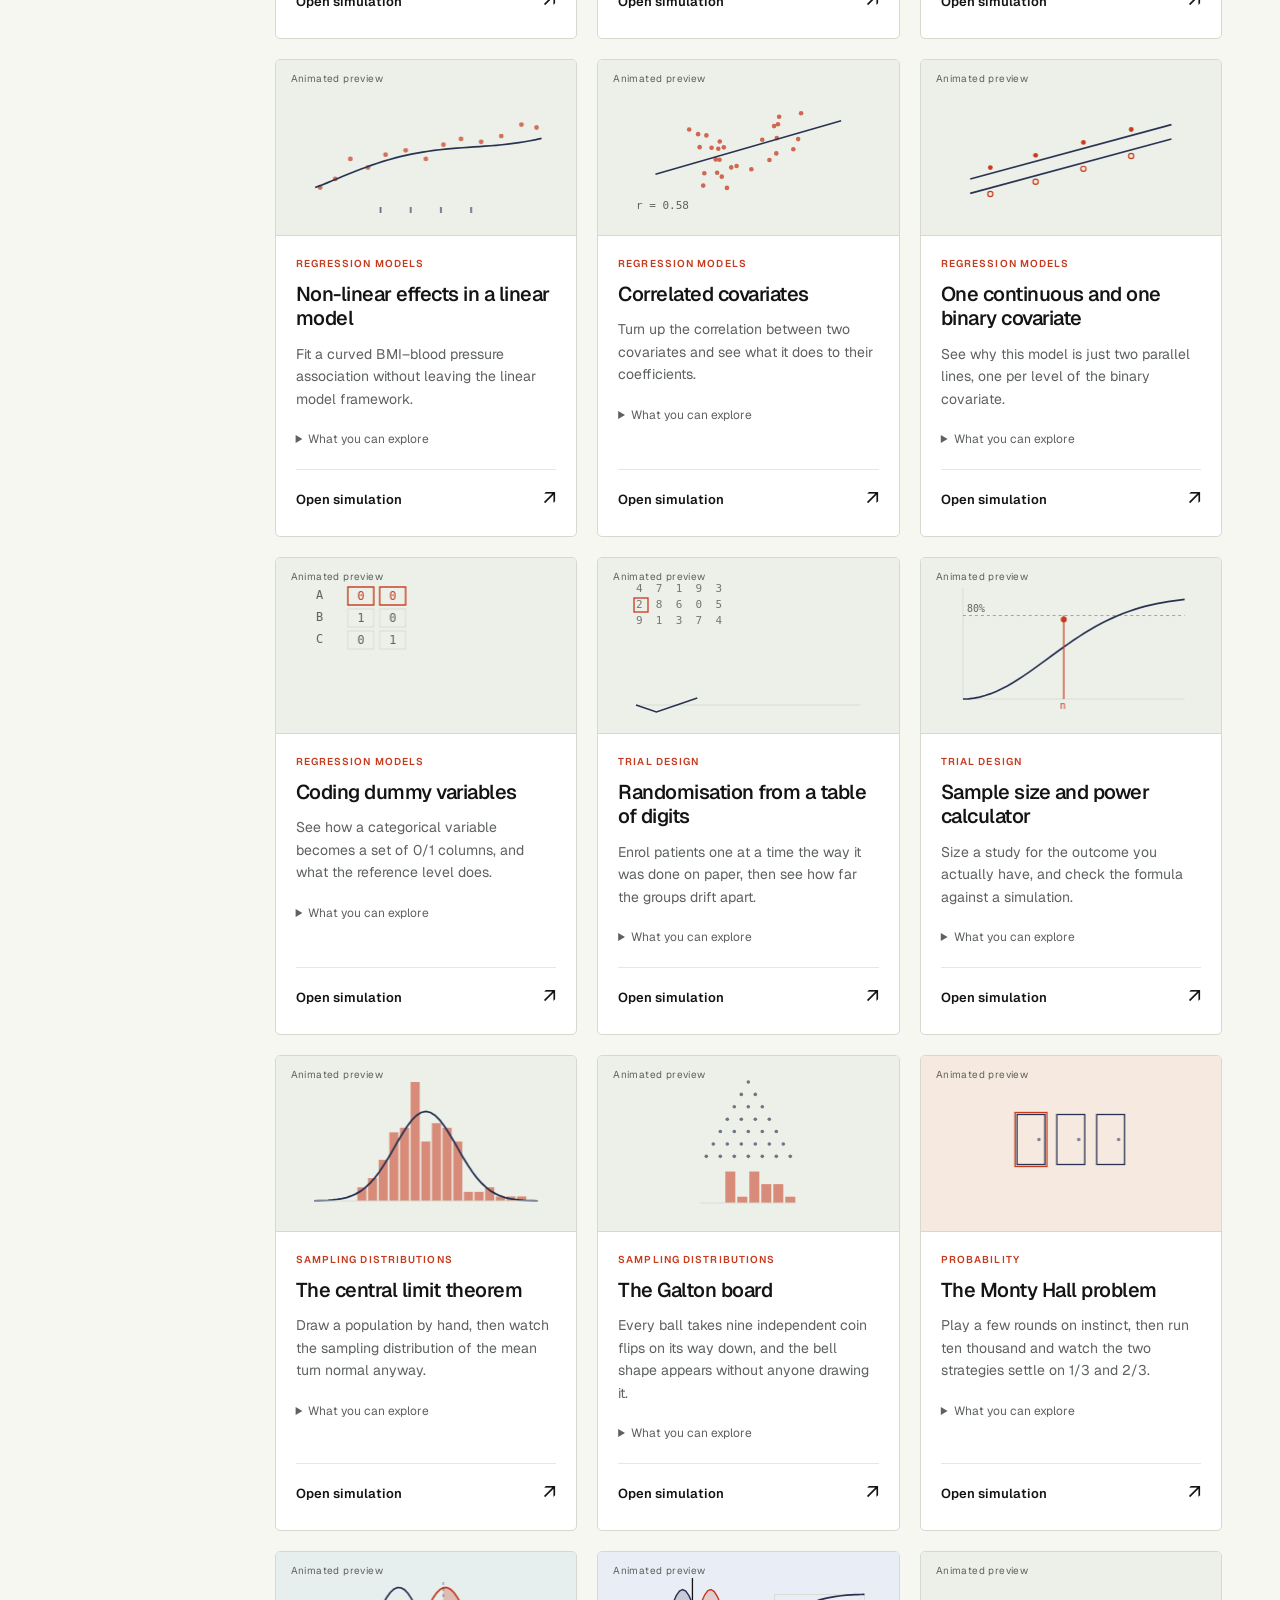
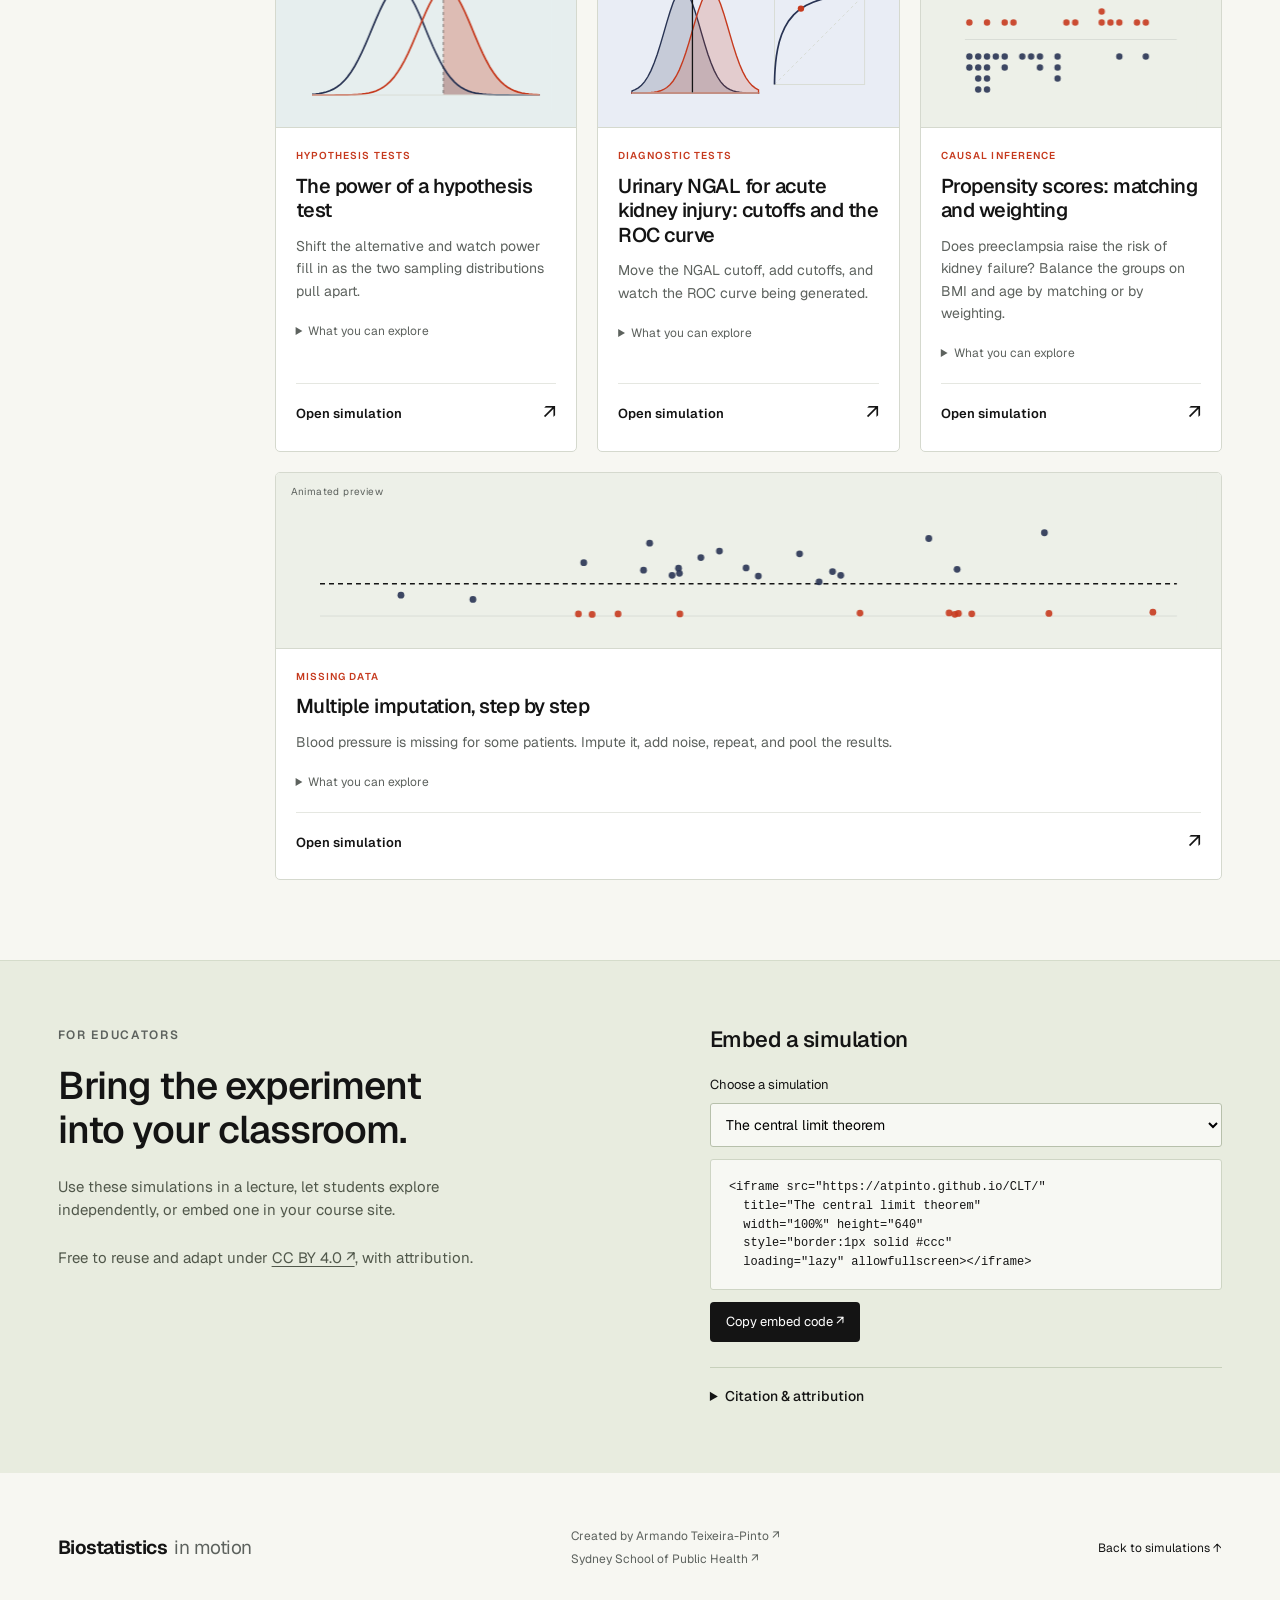
==== commit 1af6b601: "Add explanation video to the randomisation simulation viewer Co-Authored-By: Claude Opus 5.5 <norepl" ====
--- a/index.html
+++ b/index.html
@@ -1,5 +1,5 @@
 <!doctype html>
-<html lang="en"><head><meta charset="utf-8"><meta name="viewport" content="width=device-width,initial-scale=1"><title>Biostatistics in motion — Statistical simulations for teaching</title><meta name="description" content="Explore biostatistics through interactive simulations by Armando Teixeira-Pinto. Free browser-based tools for learning and teaching."><meta name="theme-color" content="#141414"><link rel="icon" href="assets/favicon.svg"><link rel="preconnect" href="https://fonts.googleapis.com"><link rel="preconnect" href="https://fonts.gstatic.com" crossorigin><link href="https://fonts.googleapis.com/css2?family=Geist:wght@400;450;500;550;600;650;700&display=swap" rel="stylesheet"><link rel="stylesheet" href="style.css"><script defer src="assets/gsap.min.js"></script><script defer src="assets/ScrollTrigger.min.js"></script><script defer src="simulations.js?v=20261115-1"></script><script defer src="app.js"></script><script defer src="animations.js?v=20261109-1"></script></head><body>
+<html lang="en"><head><meta charset="utf-8"><meta name="viewport" content="width=device-width,initial-scale=1"><title>Biostatistics in motion — Statistical simulations for teaching</title><meta name="description" content="Explore biostatistics through interactive simulations by Armando Teixeira-Pinto. Free browser-based tools for learning and teaching."><meta name="theme-color" content="#141414"><link rel="icon" href="assets/favicon.svg"><link rel="preconnect" href="https://fonts.googleapis.com"><link rel="preconnect" href="https://fonts.gstatic.com" crossorigin><link href="https://fonts.googleapis.com/css2?family=Geist:wght@400;450;500;550;600;650;700&display=swap" rel="stylesheet"><link rel="stylesheet" href="style.css"><script defer src="assets/gsap.min.js"></script><script defer src="assets/ScrollTrigger.min.js"></script><script defer src="simulations.js?v=20261116-1"></script><script defer src="app.js"></script><script defer src="animations.js?v=20261109-1"></script></head><body>
 <a class="skip" href="#catalog">Skip to simulations</a>
 <div id="simulation-menu">
 <header><a class="wordmark" href="#"><svg viewBox="0 0 32 32" aria-hidden="true"><path d="M3 25h26M5 23C12 23 10 7 16 7s4 16 11 16"/></svg>Biostatistics <span>in motion</span></a><nav aria-label="Main"><a href="#catalog">Simulations</a><a href="#teaching">For educators <span aria-hidden="true">↗</span></a></nav></header>
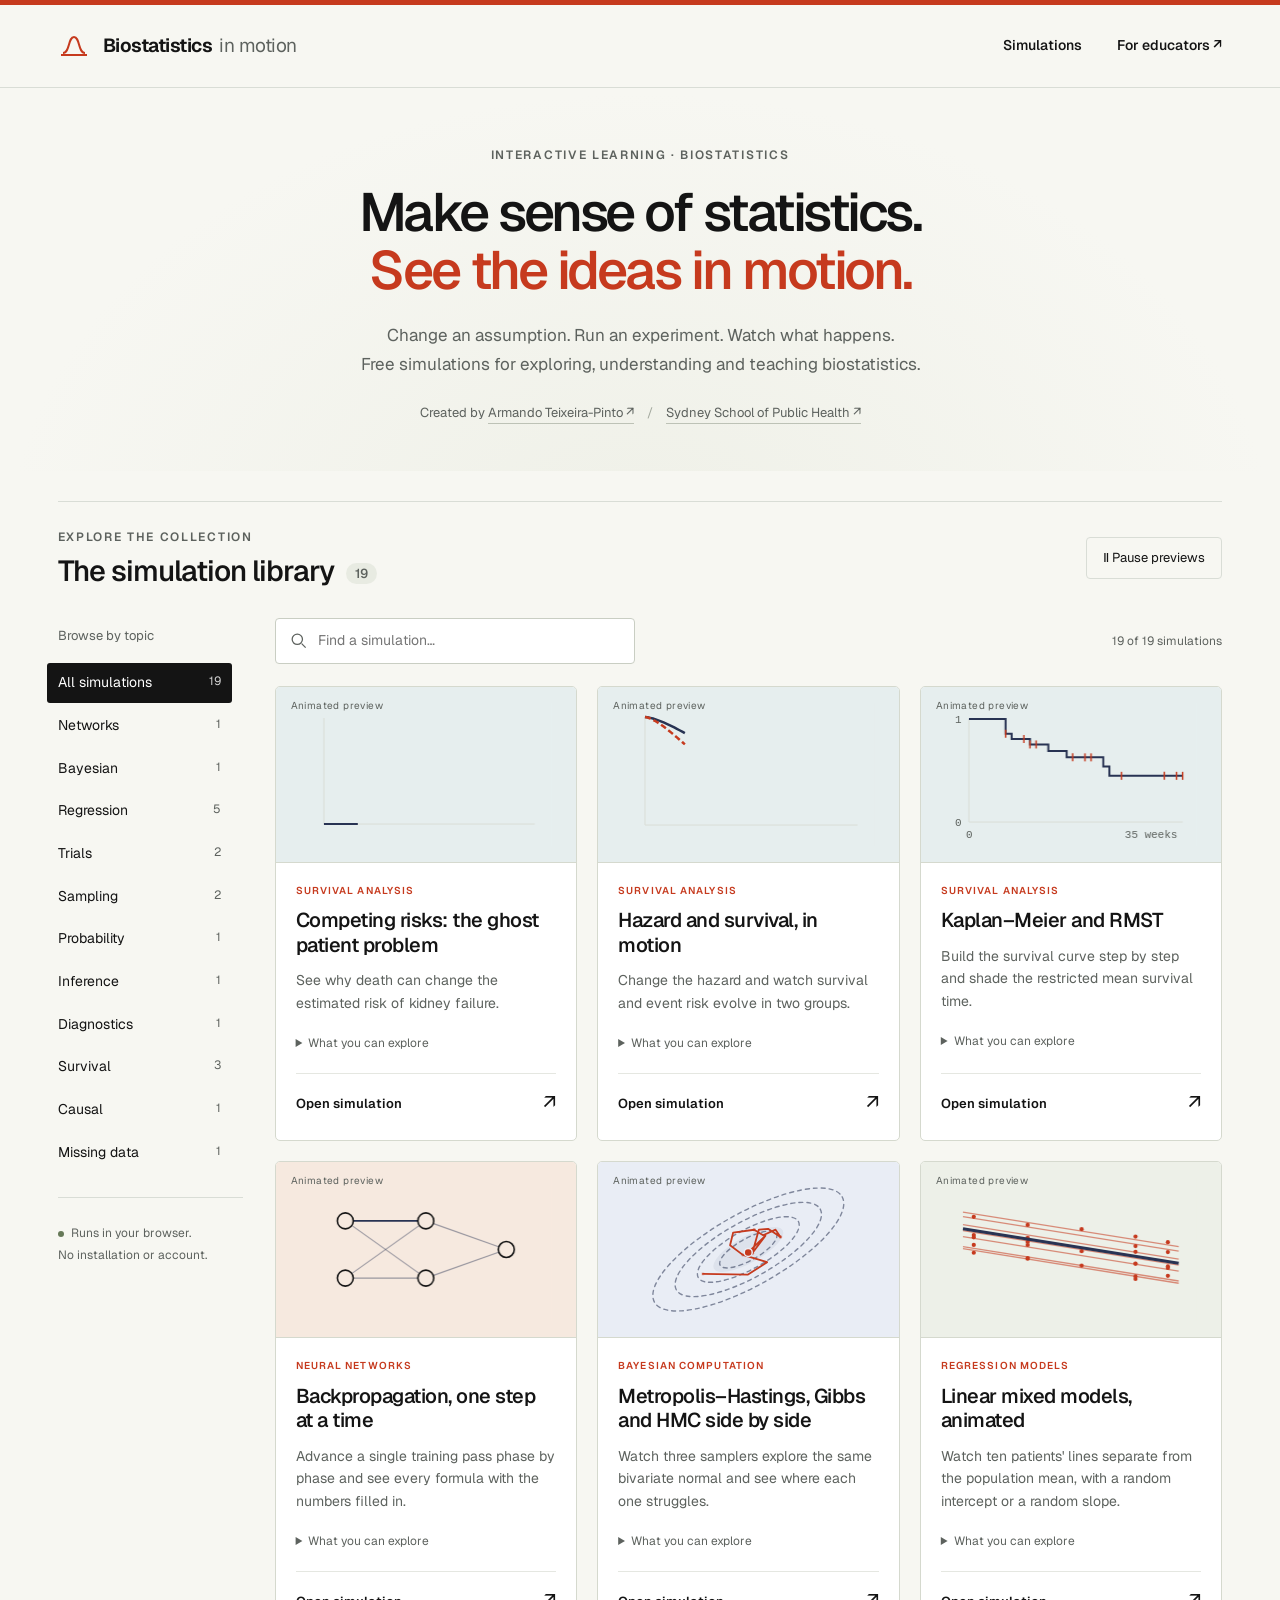
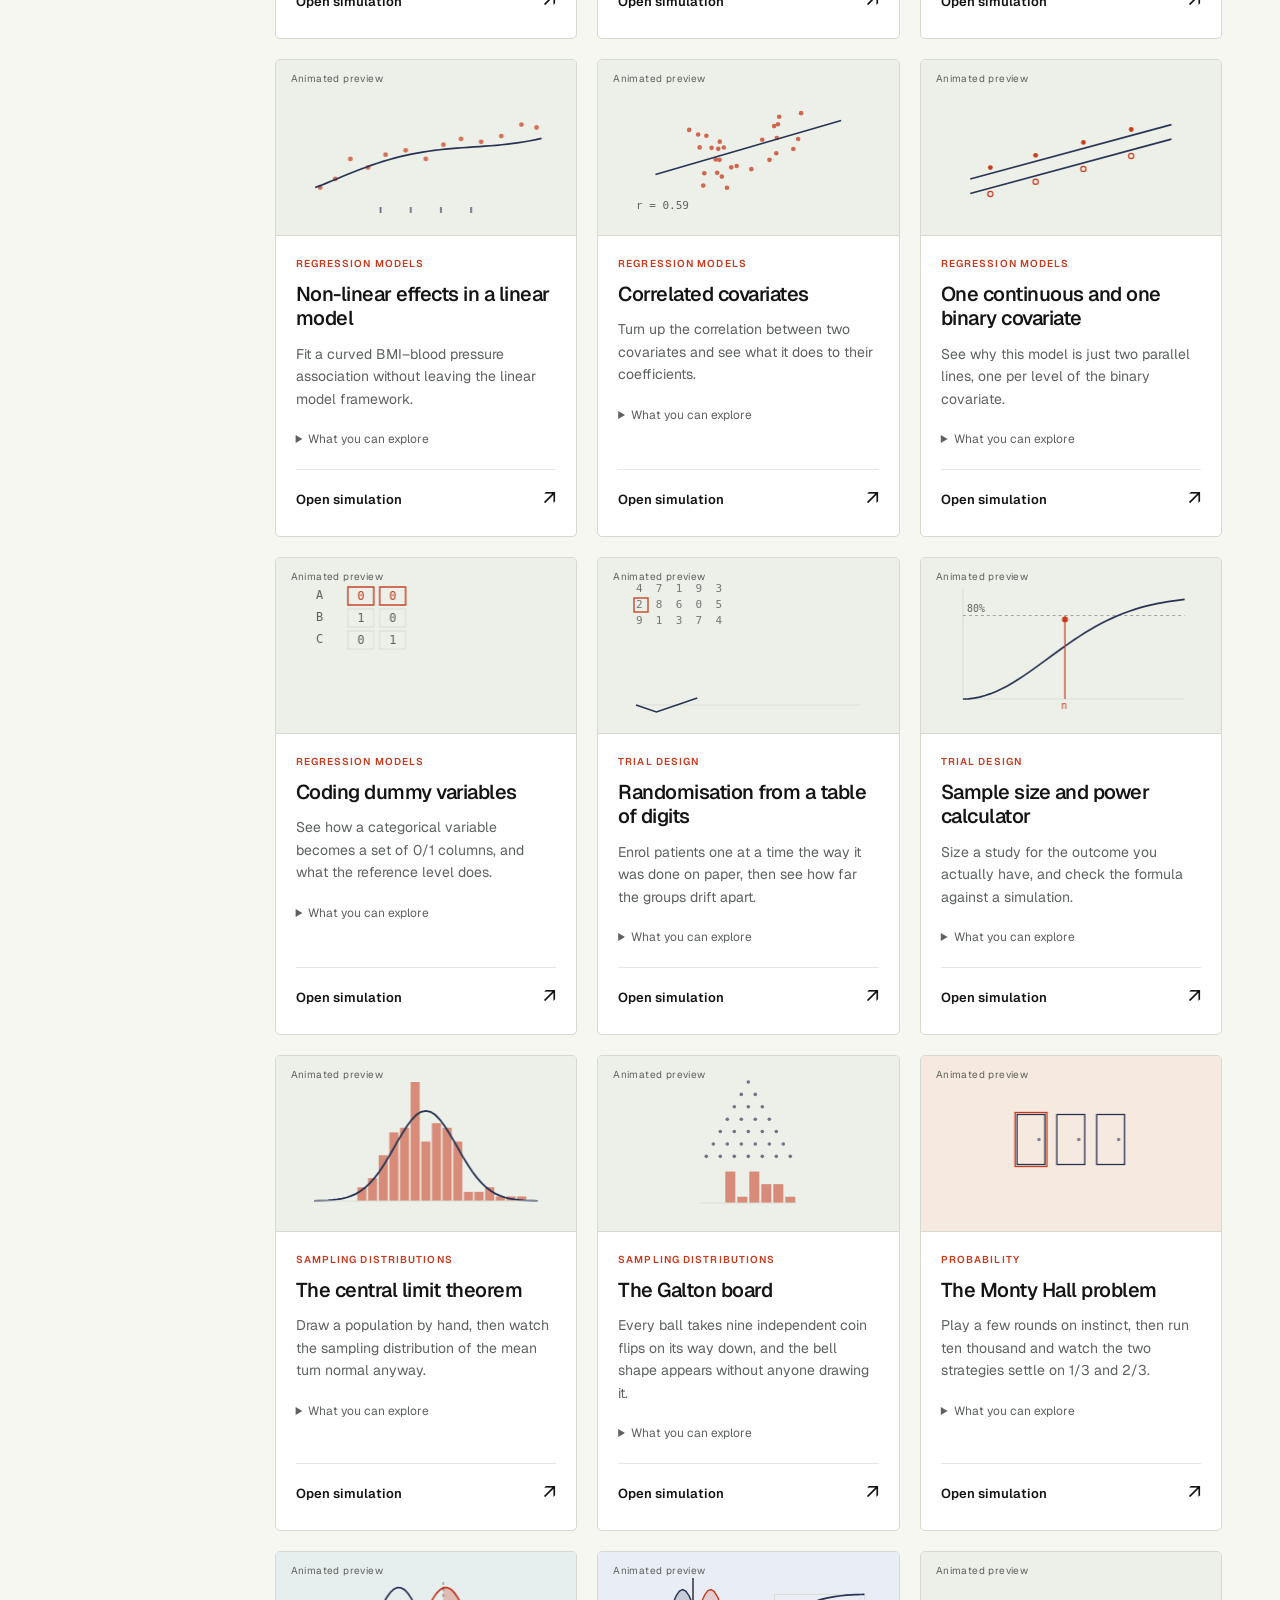
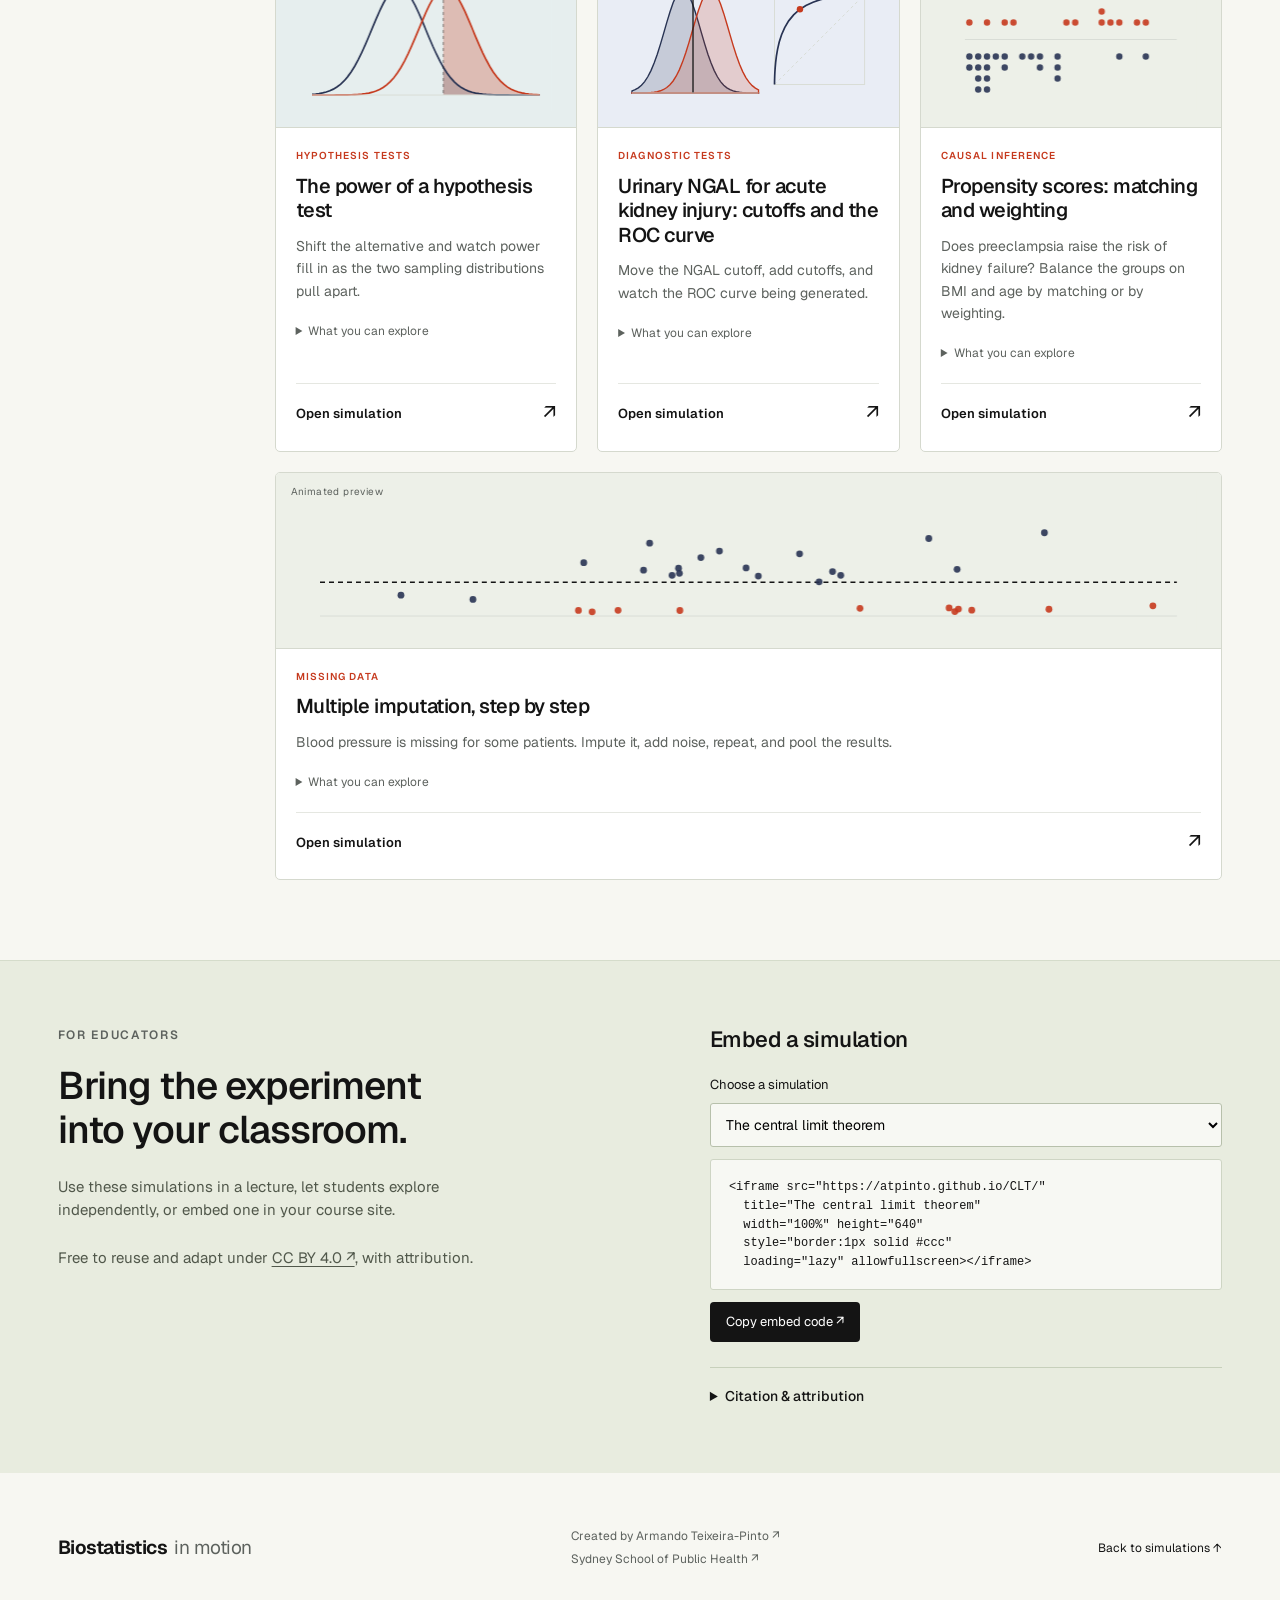
==== commit 0751fb89: "Open the explanation video automatically when a simulation with a video opens Co-Authored-By: Claude" ====
--- a/index.html
+++ b/index.html
@@ -1,5 +1,5 @@
 <!doctype html>
-<html lang="en"><head><meta charset="utf-8"><meta name="viewport" content="width=device-width,initial-scale=1"><title>Biostatistics in motion — Statistical simulations for teaching</title><meta name="description" content="Explore biostatistics through interactive simulations by Armando Teixeira-Pinto. Free browser-based tools for learning and teaching."><meta name="theme-color" content="#141414"><link rel="icon" href="assets/favicon.svg"><link rel="preconnect" href="https://fonts.googleapis.com"><link rel="preconnect" href="https://fonts.gstatic.com" crossorigin><link href="https://fonts.googleapis.com/css2?family=Geist:wght@400;450;500;550;600;650;700&display=swap" rel="stylesheet"><link rel="stylesheet" href="style.css"><script defer src="assets/gsap.min.js"></script><script defer src="assets/ScrollTrigger.min.js"></script><script defer src="simulations.js?v=20261116-1"></script><script defer src="app.js"></script><script defer src="animations.js?v=20261109-1"></script></head><body>
+<html lang="en"><head><meta charset="utf-8"><meta name="viewport" content="width=device-width,initial-scale=1"><title>Biostatistics in motion — Statistical simulations for teaching</title><meta name="description" content="Explore biostatistics through interactive simulations by Armando Teixeira-Pinto. Free browser-based tools for learning and teaching."><meta name="theme-color" content="#141414"><link rel="icon" href="assets/favicon.svg"><link rel="preconnect" href="https://fonts.googleapis.com"><link rel="preconnect" href="https://fonts.gstatic.com" crossorigin><link href="https://fonts.googleapis.com/css2?family=Geist:wght@400;450;500;550;600;650;700&display=swap" rel="stylesheet"><link rel="stylesheet" href="style.css"><script defer src="assets/gsap.min.js"></script><script defer src="assets/ScrollTrigger.min.js"></script><script defer src="simulations.js?v=20261116-1"></script><script defer src="app.js?v=20261116-2"></script><script defer src="animations.js?v=20261109-1"></script></head><body>
 <a class="skip" href="#catalog">Skip to simulations</a>
 <div id="simulation-menu">
 <header><a class="wordmark" href="#"><svg viewBox="0 0 32 32" aria-hidden="true"><path d="M3 25h26M5 23C12 23 10 7 16 7s4 16 11 16"/></svg>Biostatistics <span>in motion</span></a><nav aria-label="Main"><a href="#catalog">Simulations</a><a href="#teaching">For educators <span aria-hidden="true">↗</span></a></nav></header>
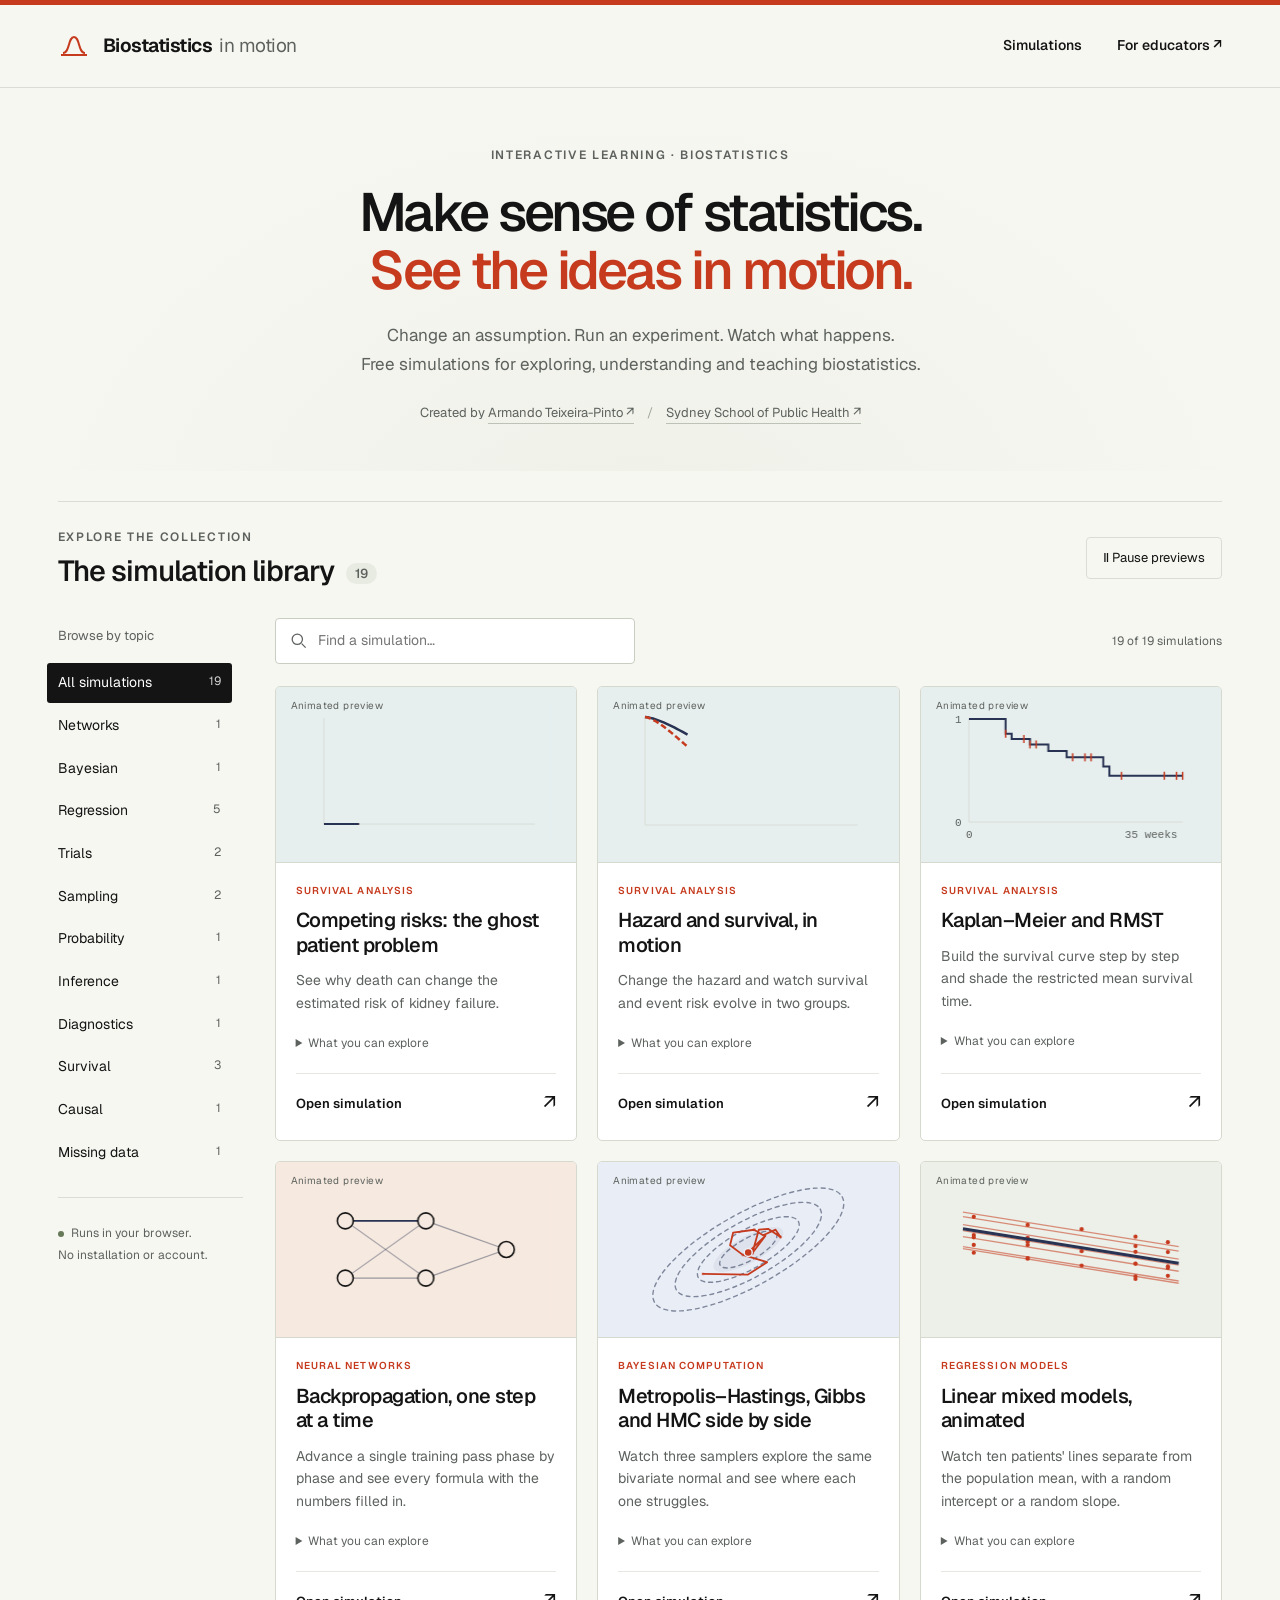
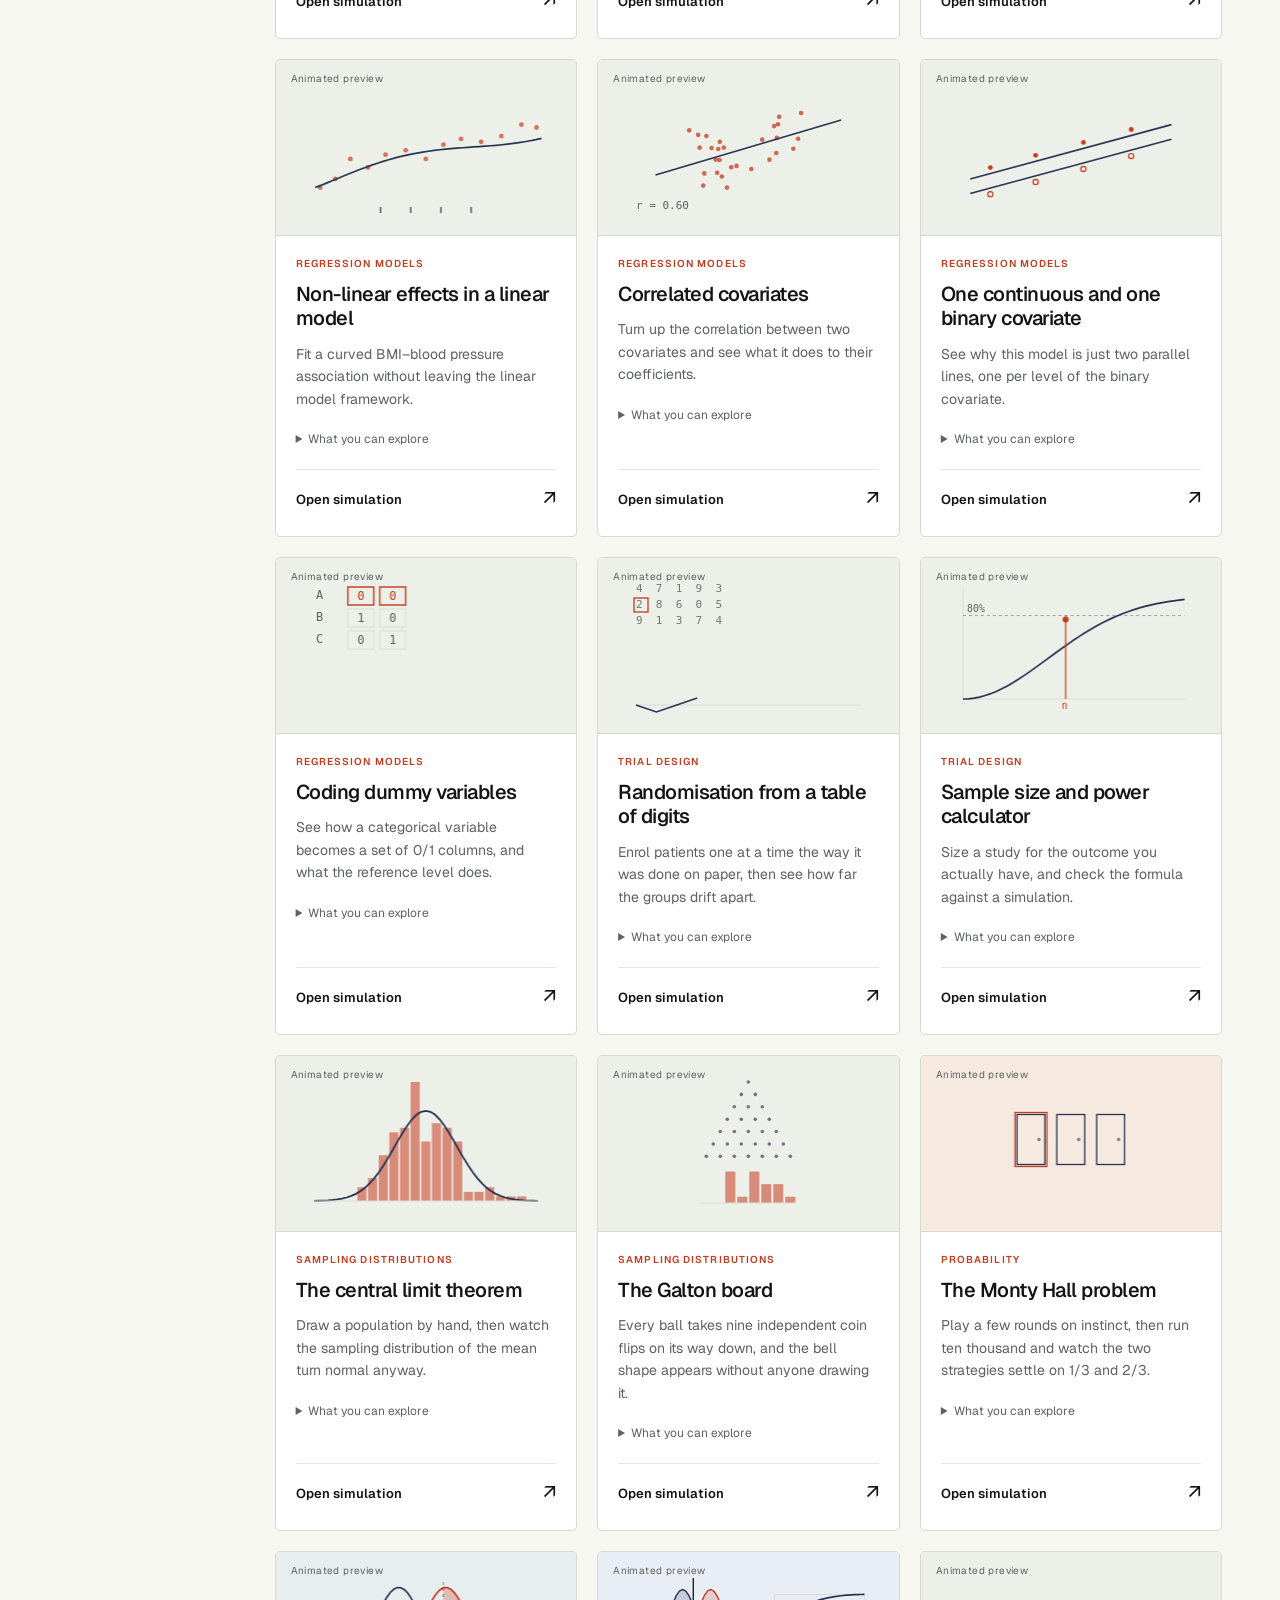
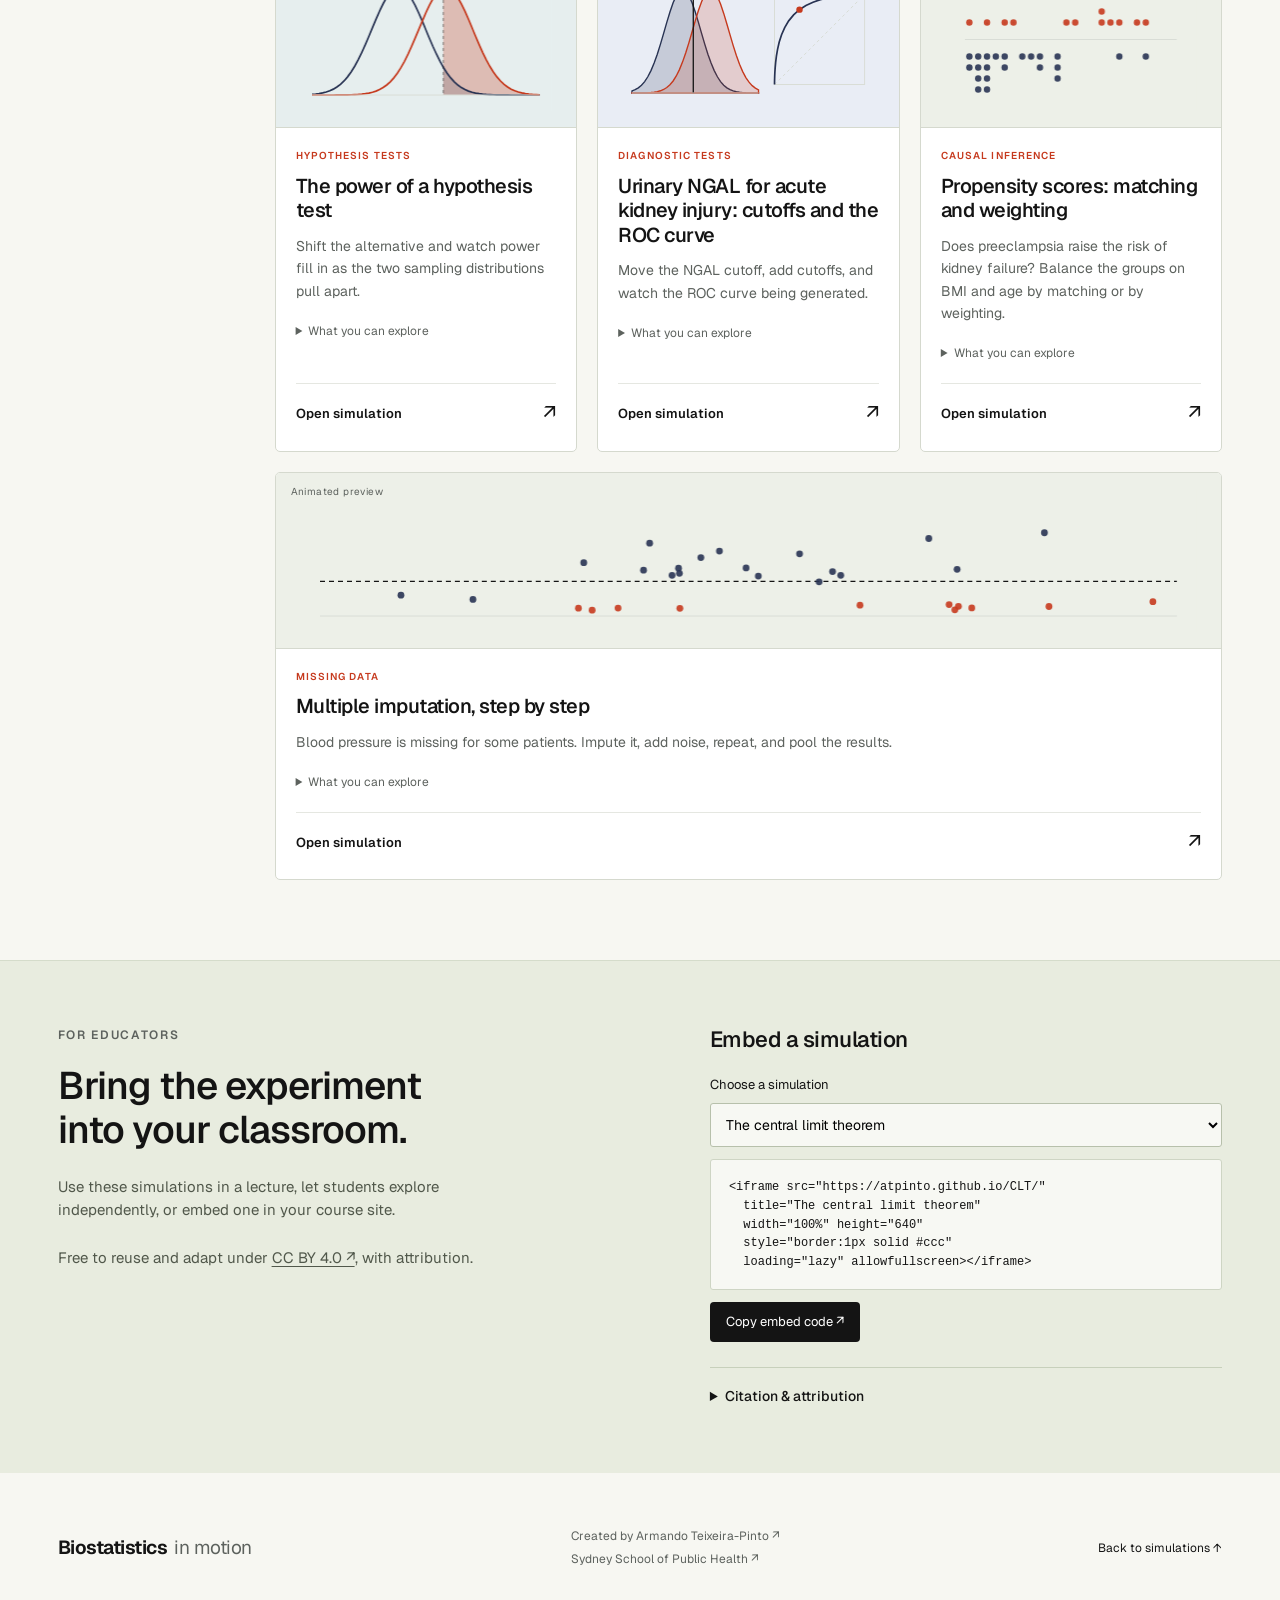
==== commit b05af6ac: "Video: open only from the button, and make sure it starts playing Revert opening the video automatic" ====
--- a/index.html
+++ b/index.html
@@ -1,5 +1,5 @@
 <!doctype html>
-<html lang="en"><head><meta charset="utf-8"><meta name="viewport" content="width=device-width,initial-scale=1"><title>Biostatistics in motion — Statistical simulations for teaching</title><meta name="description" content="Explore biostatistics through interactive simulations by Armando Teixeira-Pinto. Free browser-based tools for learning and teaching."><meta name="theme-color" content="#141414"><link rel="icon" href="assets/favicon.svg"><link rel="preconnect" href="https://fonts.googleapis.com"><link rel="preconnect" href="https://fonts.gstatic.com" crossorigin><link href="https://fonts.googleapis.com/css2?family=Geist:wght@400;450;500;550;600;650;700&display=swap" rel="stylesheet"><link rel="stylesheet" href="style.css"><script defer src="assets/gsap.min.js"></script><script defer src="assets/ScrollTrigger.min.js"></script><script defer src="simulations.js?v=20261116-1"></script><script defer src="app.js?v=20261116-2"></script><script defer src="animations.js?v=20261109-1"></script></head><body>
+<html lang="en"><head><meta charset="utf-8"><meta name="viewport" content="width=device-width,initial-scale=1"><title>Biostatistics in motion — Statistical simulations for teaching</title><meta name="description" content="Explore biostatistics through interactive simulations by Armando Teixeira-Pinto. Free browser-based tools for learning and teaching."><meta name="theme-color" content="#141414"><link rel="icon" href="assets/favicon.svg"><link rel="preconnect" href="https://fonts.googleapis.com"><link rel="preconnect" href="https://fonts.gstatic.com" crossorigin><link href="https://fonts.googleapis.com/css2?family=Geist:wght@400;450;500;550;600;650;700&display=swap" rel="stylesheet"><link rel="stylesheet" href="style.css"><script defer src="assets/gsap.min.js"></script><script defer src="assets/ScrollTrigger.min.js"></script><script defer src="simulations.js?v=20261116-1"></script><script defer src="app.js?v=20261116-3"></script><script defer src="animations.js?v=20261109-1"></script></head><body>
 <a class="skip" href="#catalog">Skip to simulations</a>
 <div id="simulation-menu">
 <header><a class="wordmark" href="#"><svg viewBox="0 0 32 32" aria-hidden="true"><path d="M3 25h26M5 23C12 23 10 7 16 7s4 16 11 16"/></svg>Biostatistics <span>in motion</span></a><nav aria-label="Main"><a href="#catalog">Simulations</a><a href="#teaching">For educators <span aria-hidden="true">↗</span></a></nav></header>
